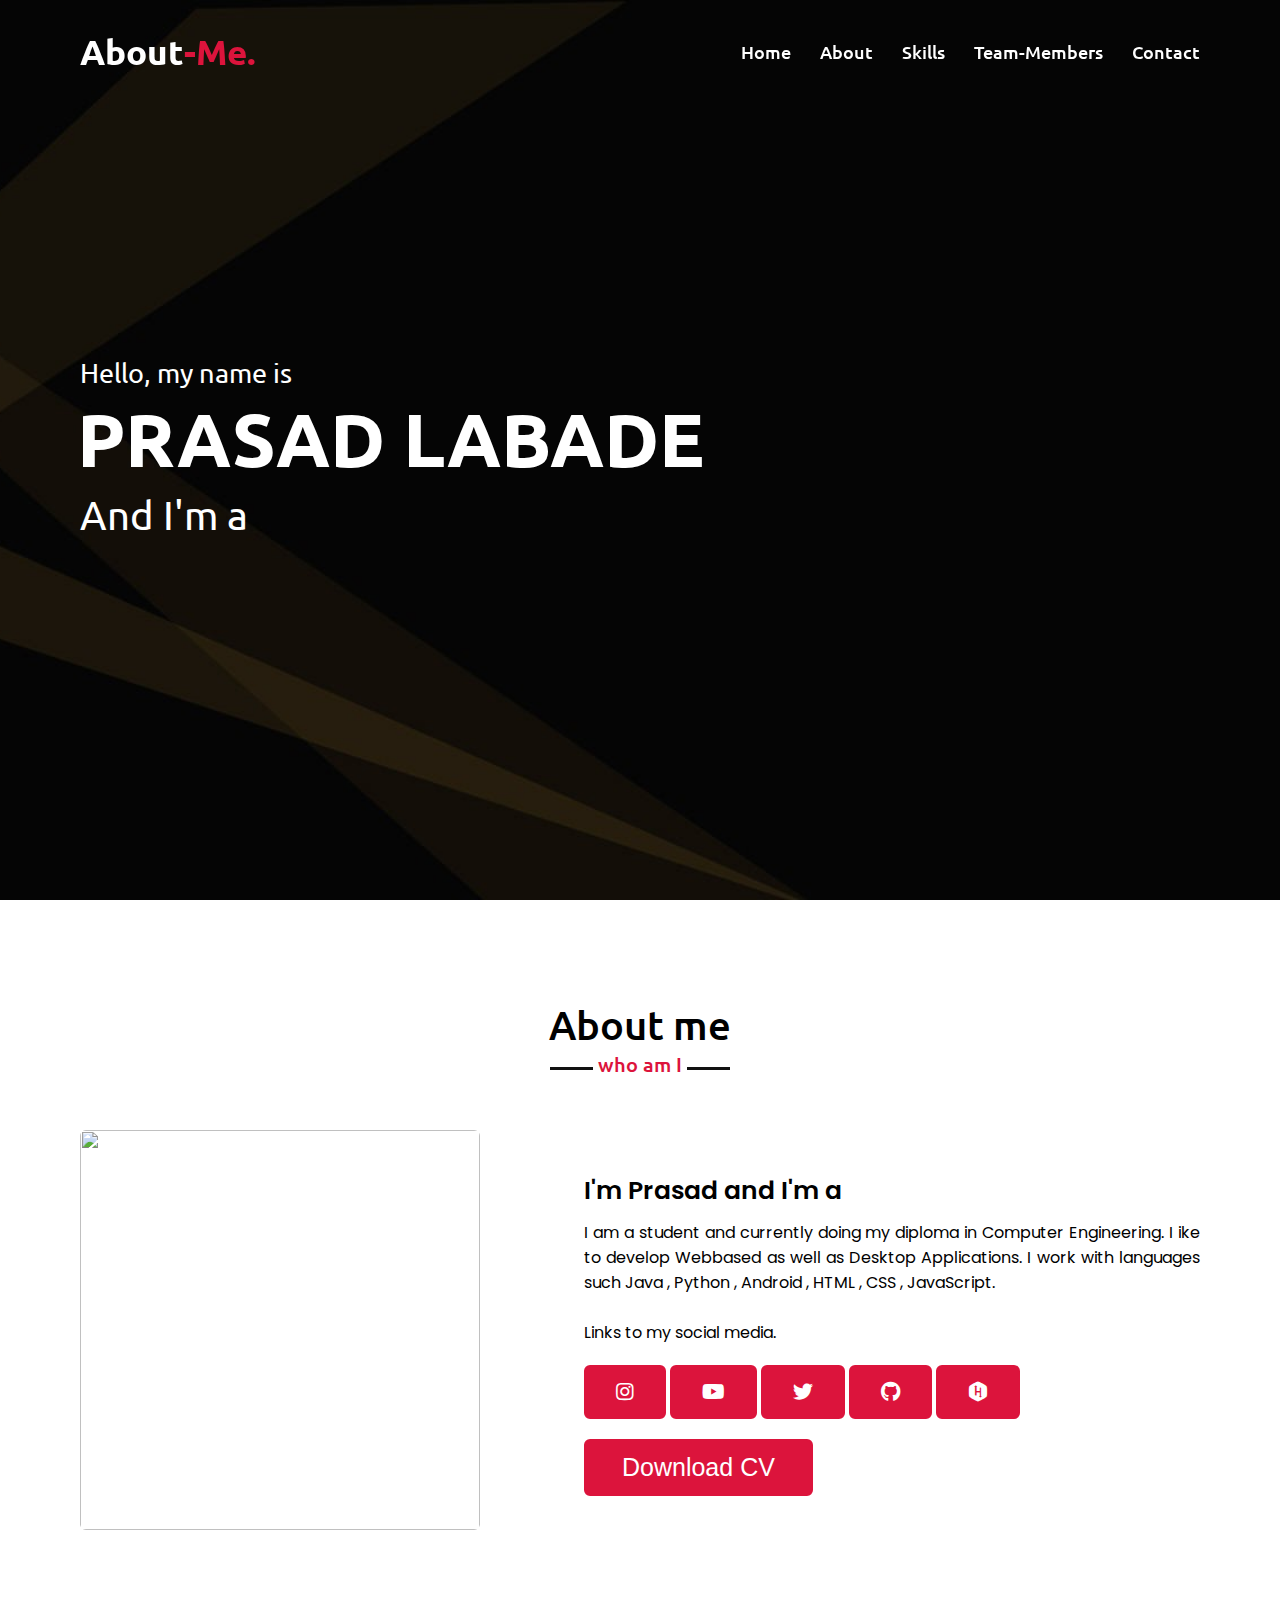
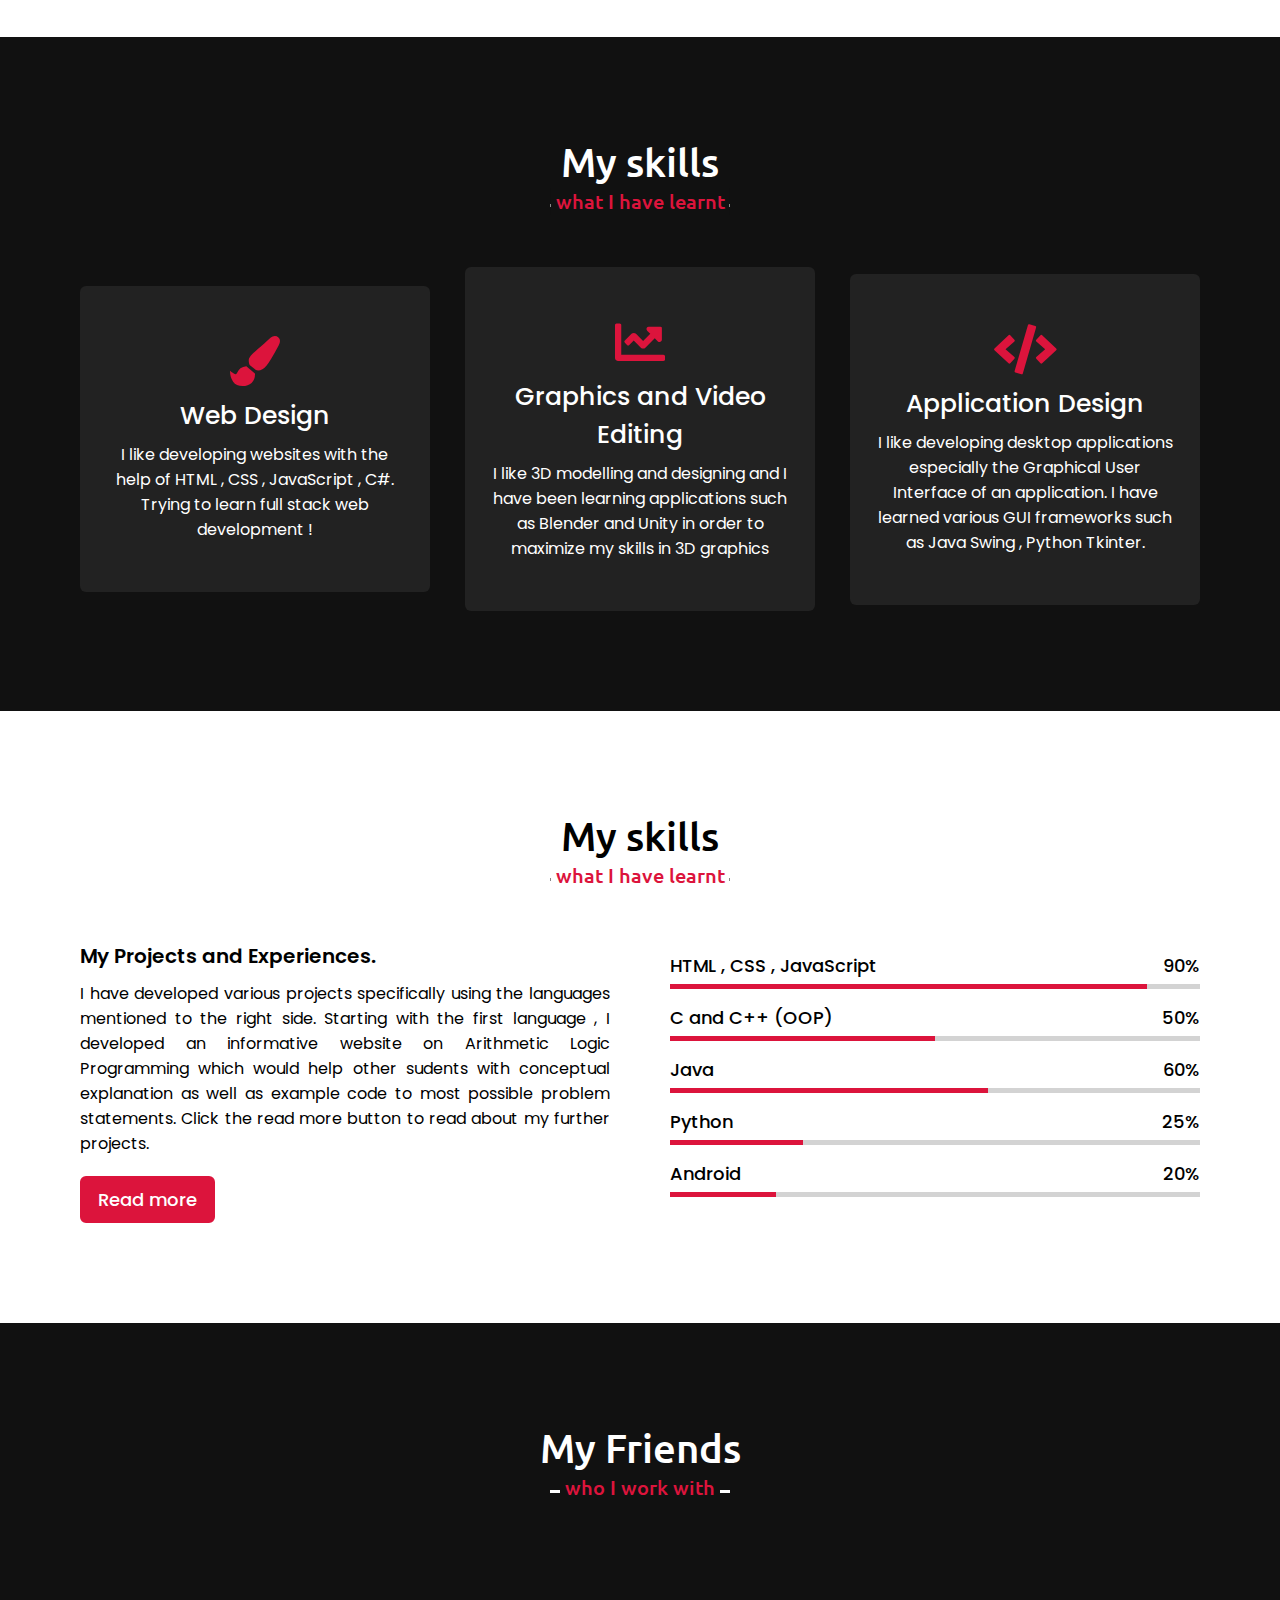
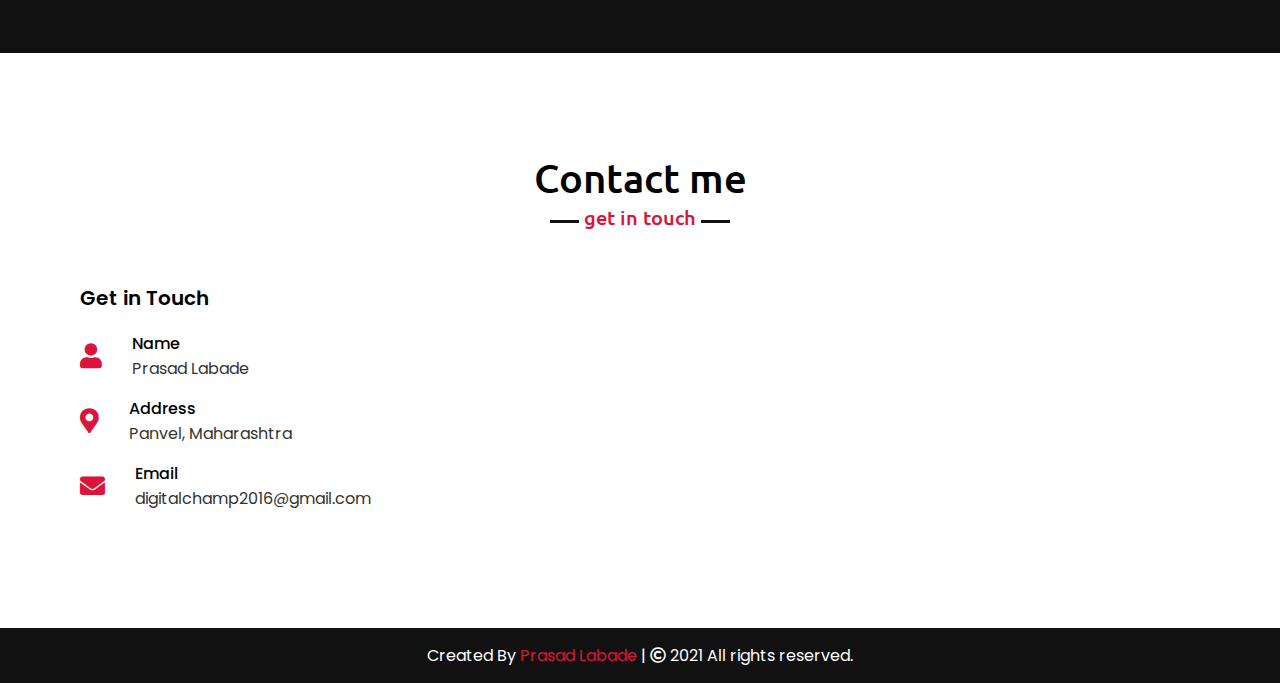
==== index.html @ 880082a0 "Update index.html" ====
<!DOCTYPE html>
<html lang="en">
<head>
    <meta charset="UTF-8">
    <meta name="viewport" content="width=device-width, initial-scale=1.0">
    <title>Personal Portfolio </title>
    <link rel="stylesheet" href="style.css">
    <link rel="stylesheet" href="https://cdnjs.cloudflare.com/ajax/libs/font-awesome/5.15.3/css/all.min.css"/>
    <script src="https://code.jquery.com/jquery-3.5.1.min.js"></script>
    <script src="https://cdnjs.cloudflare.com/ajax/libs/typed.js/2.0.11/typed.min.js"></script>
    <script src="https://cdnjs.cloudflare.com/ajax/libs/waypoints/4.0.1/jquery.waypoints.min.js"></script>
    <script src="https://cdnjs.cloudflare.com/ajax/libs/OwlCarousel2/2.3.4/owl.carousel.min.js"></script>
    <link rel="stylesheet" href="https://cdnjs.cloudflare.com/ajax/libs/OwlCarousel2/2.3.4/assets/owl.carousel.min.css"/>

</head>
<body>
    <div class="scroll-up-btn">
        <i class="fas fa-angle-up"></i>
    </div>
    <nav class="navbar">
        <div class="max-width">
            <div class="logo"><a href="#">About<span>-Me.</span></a></div>
            <ul class="menu">
                <li><a href="#home" class="menu-btn">Home</a></li>
                <li><a href="#about" class="menu-btn">About</a></li>
                <li><a href="#services" class="menu-btn">Skills</a></li>
                <li><a href="#teams" class="menu-btn">Team-Members</a></li>
                <li><a href="#contact" class="menu-btn">Contact</a></li>
            </ul>
            <div class="menu-btn">
                <i class="fas fa-bars"></i>
            </div>
        </div>
    </nav>

    <!-- home section start -->
    <section class="home" id="home">
        <div class="max-width">
            <div class="home-content">
                <div class="text-1">Hello, my name is</div>
                <div class="text-2">PRASAD LABADE</div>
                <div class="text-3">And I'm a <span class="typing"></span></div>
            </div>
        </div>
    </section>

    <!-- about section start -->
    <section class="about" id="about">
        <div class="max-width">
            <h2 class="title">About me</h2>
            <div class="about-content">
                <div class="column left">
                    <img src="profile-1.jpg" alt="">
                </div>
                <div class="column right">
                    <div class="text">I'm Prasad and I'm a <span class="typing-2"></span></div>
                    <p>I am a student and currently doing my diploma in Computer Engineering. I ike to develop Webbased as well as Desktop Applications. I work with languages such Java , Python , Android , HTML , CSS , JavaScript. 
                        <br><br>Links to my social media.
                        <br> <a href="https://www.instagram.com/_prasad_9952/"><span class="fab fa-instagram"></span></a>  <a href="https://www.youtube.com/channel/UC-7FVTqGoFPMvRA_iAi21Kg"><span class="fab fa-youtube"></span></a>    <a href="https://twitter.com/prasad_labade"><span class="fab fa-twitter"></span></a>    <a href="https://github.com/Prasad502"><span class="fab fa-github"></span></a> <a href="https://www.hackerrank.com/digitalchamp2016"><span class="fab fa-hackerrank"></span></a></p>
                    <form method="get" action="PRASAD_LABADE_CV.docx">
                        <div class="cv">
                        <button class="cv1" type="submit">Download CV</button>
                        </div>
                     </form>
                </div>
            </div>
        </div>
    </section>

    <!-- services section start -->
    <section class="services" id="services">
        <div class="max-width">
            <h2 class="title">My skills</h2>
            <div class="serv-content">
                <div class="card">
                    <div class="box">
                        <i class="fas fa-paint-brush"></i>
                        <div class="text">Web Design</div>
                        <p>I like developing websites with the help of HTML , CSS , JavaScript , C#. Trying to learn full stack web development !</p>
                    </div>
                </div>
                <div class="card">
                    <div class="box">
                        <i class="fas fa-chart-line"></i>
                        <div class="text">Graphics and Video Editing</div>
                        <p>I like 3D modelling and designing and I have been learning applications such as Blender and Unity in order to maximize my skills in 3D graphics</p>
                    </div>
                </div>
                <div class="card">
                    <div class="box">
                        <i class="fas fa-code"></i>
                        <div class="text">Application Design</div>
                        <p>I like developing desktop applications especially the Graphical User Interface of an application. I have learned various GUI frameworks such as Java Swing , Python Tkinter.</p>
                    </div>
                </div>
               </div>
            </div>
        </div>
    </section>

    <!-- skills section start -->
    <section class="skills" id="skills">
        <div class="max-width">
            <h2 class="title">My skills</h2>
            <div class="skills-content">
                <div class="column left">
                    <div class="text">My Projects and Experiences.</div>
                    <p>I have developed various projects specifically using the languages mentioned to the right side. Starting with the first language , I developed an informative website on Arithmetic Logic Programming which would help other sudents with conceptual explanation as well as example code to most possible problem statements. Click the read more button to read about my further projects.
                    </p>
                    <a href="projects.html">Read more</a>
                </div>
                <div class="column right">
                    <div class="bars">
                        <div class="info">
                            <span>HTML , CSS , JavaScript</span>
                            <span>90%</span>
                        </div>
                        <div class="line html"></div>
                    </div>
                    <div class="bars">
                        <div class="info">
                            <span>C and C++ (OOP)</span>
                            <span>50%</span>
                        </div>
                        <div class="line css"></div>
                    </div>
                    <div class="bars">
                        <div class="info">
                            <span>Java</span>
                            <span>60%</span>
                        </div>
                        <div class="line js"></div>
                    </div>
                    <div class="bars">
                        <div class="info">
                            <span>Python</span>
                            <span>25%</span>
                        </div>
                        <div class="line php"></div>
                    </div>
                    <div class="bars">
                        <div class="info">
                            <span>Android</span>
                            <span>20%</span>
                        </div>
                        <div class="line mysql"></div>
                    </div>
                </div>
            </div>
        </div>
    </section>

    <!-- teams section start -->
    <section class="teams" id="teams">
        <div class="max-width">
            <h2 class="title">My Friends</h2>
            <div class="carousel owl-carousel">
                <div class="card">
                    <div class="box">
                        <img src="profile-5.jpg" >
                        <div class="text">Manish Tambe</div>
                        <p>A Web / Desktop Application Developer. <br>Contact him on :- tambemanish1@gmail.com</p>
                    </div>
                </div>
            </div>
        </div>
    </section>

    <!-- contact section start -->
    <section class="contact" id="contact">
        <div class="max-width">
            <h2 class="title">Contact me</h2>
            <div class="contact-content">
                <div class="column left">
                    <div class="text">Get in Touch</div>
                    <p></p>
                    <div class="icons">
                        <div class="row">
                            <i class="fas fa-user"></i>
                            <div class="info">
                                <div class="head">Name</div>
                                <div class="sub-title">Prasad Labade</div>
                            </div>
                        </div>
                        <div class="row">
                            <i class="fas fa-map-marker-alt"></i>
                            <div class="info">
                                <div class="head">Address</div>
                                <div class="sub-title">Panvel, Maharashtra</div>
                            </div>
                        </div>
                        <div class="row">
                            <i class="fas fa-envelope"></i>
                            <div class="info">
                                <div class="head">Email</div>
                                <div class="sub-title">digitalchamp2016@gmail.com</div>
                            </div>
                        </div>
                    </div>
                </div>
            </div>
        </div>
    </section>

    <!-- footer section start -->
    <footer>
        <span>Created By <a href="#">Prasad Labade</a> | <span class="far fa-copyright"></span> 2021 All rights reserved.</span><a href="#">  
    </footer>

    <script src="script.js"></script>
    <script src="./renderer.js"></script>
</body>
</html>
---- style.css ----
/*  import google fonts */
@import url('https://fonts.googleapis.com/css2?family=Poppins:wght@400;500;600;700&family=Ubuntu:wght@400;500;700&display=swap');

*{
    margin: 0;
    padding: 0;
    box-sizing: border-box;
    text-decoration: none;
}
html{
    scroll-behavior: smooth;
}

/* custom scroll bar */
::-webkit-scrollbar {
    width: 10px;
}
::-webkit-scrollbar-track {
    background: #f1f1f1;
}
::-webkit-scrollbar-thumb {
    background: #888;
}

::-webkit-scrollbar-thumb:hover {
    background: #555;
}

/* all similar content styling codes */
section{
    padding: 100px 0;
}
.max-width{
    max-width: 1300px;
    padding: 0 80px;
    margin: auto;
}
.about, .services, .skills, .teams, .contact, footer{
    font-family: 'Poppins', sans-serif;
}
.about .about-content,
.services .serv-content,
.skills .skills-content,
.contact .contact-content{
    display: flex;
    flex-wrap: wrap;
    align-items: center;
    justify-content: space-between;
}
section .title{
    position: relative;
    text-align: center;
    font-size: 40px;
    font-weight: 500;
    margin-bottom: 60px;
    padding-bottom: 20px;
    font-family: 'Ubuntu', sans-serif;
}
section .title::before{
    content: "";
    position: absolute;
    bottom: 0px;
    left: 50%;
    width: 180px;
    height: 3px;
    background: #111;
    transform: translateX(-50%);
}
section .title::after{
    position: absolute;
    bottom: -8px;
    left: 50%;
    font-size: 20px;
    color: crimson;
    padding: 0 5px;
    background: #fff;
    transform: translateX(-50%);
}

/* navbar styling */
.navbar{
    position: fixed;
    width: 100%;
    z-index: 999;
    padding: 30px 0;
    font-family: 'Ubuntu', sans-serif;
    transition: all 0.3s ease;
}
.navbar.sticky{
    padding: 15px 0;
    background: crimson;
}
.navbar .max-width{
    display: flex;
    align-items: center;
    justify-content: space-between;
}
.navbar .logo a{
    color: #fff;
    font-size: 35px;
    font-weight: 600;
}
.navbar .logo a span{
    color: crimson;
    transition: all 0.3s ease;
}
.navbar.sticky .logo a span{
    color: #fff;
}
.navbar .menu li{
    list-style: none;
    display: inline-block;
}
.navbar .menu li a{
    display: block;
    color: #fff;
    font-size: 18px;
    font-weight: 500;
    margin-left: 25px;
    transition: color 0.3s ease;
}
.navbar .menu li a:hover{
    color: crimson;
}
.navbar.sticky .menu li a:hover{
    color: #fff;
}

/* menu btn styling */
.menu-btn{
    color: #fff;
    font-size: 23px;
    cursor: pointer;
    display: none;
}
.scroll-up-btn{
    position: fixed;
    height: 45px;
    width: 42px;
    background: crimson;
    right: 30px;
    bottom: 10px;
    text-align: center;
    line-height: 45px;
    color: #fff;
    z-index: 9999;
    font-size: 30px;
    border-radius: 6px;
    border-bottom-width: 2px;
    cursor: pointer;
    opacity: 0;
    pointer-events: none;
    transition: all 0.3s ease;
}
.scroll-up-btn.show{
    bottom: 30px;
    opacity: 1;
    pointer-events: auto;
}
.scroll-up-btn:hover{
    filter: brightness(90%);
}


/* home section styling */
.home{
    display: flex;
    background: url("banner.jpg") no-repeat center;
    height: 100vh;
    color: #fff;
    min-height: 500px;
    background-size: cover;
    background-attachment: fixed;
    font-family: 'Ubuntu', sans-serif;
}
.home .max-width{
  width: 100%;
  display: flex;
}
.home .max-width .row{
  margin-right: 0;
}
.home .home-content .text-1{
    font-size: 27px;
}
.home .home-content .text-2{
    font-size: 75px;
    font-weight: 600;
    margin-left: -3px;
}
.home .home-content .text-3{
    font-size: 40px;
    margin: 5px 0;
}
.home .home-content .text-3 span{
    color: crimson;
    font-weight: 500;
}
.home .home-content a{
    display: inline-block;
    background: crimson;
    color: #fff;
    font-size: 25px;
    padding: 12px 36px;
    margin-top: 20px;
    font-weight: 400;
    border-radius: 6px;
    border: 2px solid crimson;
    transition: all 0.3s ease;
}
.home .home-content a:hover{
    color: crimson;
    background: none;
}

/* about section styling */
.about .title::after{
    content: "who am I";
}
.about .about-content .left{
    width: 45%;
}
.about .about-content .left img{
    height: 400px;
    width: 400px;
    object-fit: cover;
    border-radius: 6px;
}
.about .about-content .right{
    width: 55%;
}
.about .about-content .right .text{
    font-size: 25px;
    font-weight: 600;
    margin-bottom: 10px;
}
.about .about-content .right .text span{
    color: crimson;
}
.about .about-content .right p{
    text-align: justify;
}
.about .about-content .right a{
    display: inline-block;
    background: crimson;
    color: #fff;
    font-size: 20px;
    font-weight: 500;
    padding: 10px 30px;
    margin-top: 20px;
    border-radius: 6px;
    border: 2px solid crimson;
    transition: all 0.3s ease;
}
.about .about-content .right a:hover{
    color: crimson;
    background: none;
}

/* services section styling */
.services, .teams{
    color:#fff;
    background: #111;
}
.services .title::before,
.teams .title::before{
    background: #fff;
}
.services .title::after,
.teams .title::after{
    background: #111;
    content: "what I have learnt";
}
.services .serv-content .card{
    width: calc(33% - 20px);
    background: #222;
    text-align: center;
    border-radius: 6px;
    padding: 50px 25px;
    cursor: pointer;
    transition: all 0.3s ease;
}
.services .serv-content .card:hover{
    background: crimson;
}
.services .serv-content .card .box{
    transition: all 0.3s ease;
}
.services .serv-content .card:hover .box{
    transform: scale(1.05);
}
.services .serv-content .card i{
    font-size: 50px;
    color: crimson;
    transition: color 0.3s ease;
}
.services .serv-content .card:hover i{
    color: #fff;
}
.services .serv-content .card .text{
    font-size: 25px;
    font-weight: 500;
    margin: 10px 0 7px 0;
}

/* skills section styling */

.skills .title::after{
    content: "what I have learnt";
}
.skills .skills-content .column{
    width: calc(50% - 30px);
}
.skills .skills-content .left .text{
    font-size: 20px;
    font-weight: 600;
    margin-bottom: 10px;
}
.skills .skills-content .left p{
    text-align: justify;
}
.skills .skills-content .left a{
    display: inline-block;
    background: crimson;
    color: #fff;
    font-size: 18px;
    font-weight: 500;
    padding: 8px 16px;
    margin-top: 20px;
    border-radius: 6px;
    border: 2px solid crimson;
    transition: all 0.3s ease;
}
.skills .skills-content .left a:hover{
    color: crimson;
    background: none;
}
.skills .skills-content .right .bars{
    margin-bottom: 15px;
}
.skills .skills-content .right .info{
    display: flex;
    margin-bottom: 5px;
    align-items: center;
    justify-content: space-between;
}
.skills .skills-content .right span{
    font-weight: 500;
    font-size: 18px;
}
.skills .skills-content .right .line{
    height: 5px;
    width: 100%;
    background: lightgrey;
    position: relative;
}
.skills .skills-content .right .line::before{
    content: "";
    position: absolute;
    height: 100%;
    left: 0;
    top: 0;
    background: crimson;
}
.skills-content .right .html::before{
    width: 90%;
}
.skills-content .right .css::before{
    width: 50%;
}
.skills-content .right .js::before{
    width: 60%;
}
.skills-content .right .php::before{
    width: 25%;
}
.skills-content .right .mysql::before{
    width: 20%;
}

/* teams section styling */
.teams .title::after{
    content: "who I work with";
}
.teams .carousel .card{
    background: #222;
    border-radius: 6px;
    padding: 25px 35px;
    text-align: center;
    overflow: hidden;
    transition: all 0.3s ease;
}
.teams .carousel .card:hover{
    background: crimson;
}
.teams .carousel .card .box{
    display: flex;
    flex-direction: column;
    align-items: center;
    justify-content: center;
    transition: all 0.3s ease;
}
.teams .carousel .card:hover .box{
    transform: scale(1.05);
}
.teams .carousel .card .text{
    font-size: 25px;
    font-weight: 500;
    margin: 10px 0 7px 0;
}
.teams .carousel .card img{
    height: 150px;
    width: 150px;
    object-fit: cover;
    border-radius: 50%;
    border: 5px solid crimson;
    transition: all 0.3s ease;
}
.teams .carousel .card:hover img{
    border-color: #fff;
}
.owl-dots{
    text-align: center;
    margin-top: 20px;
}
.owl-dot{
    height: 13px;
    width: 13px;
    margin: 0 5px;
    outline: none!important;
    border-radius: 50%;
    border: 2px solid crimson!important;
    transition: all 0.3s ease;
}
.owl-dot.active{
    width: 35px;
    border-radius: 14px;
}
.owl-dot.active,
.owl-dot:hover{
    background: crimson!important;
}

/* contact section styling */
.contact .title::after{
    content: "get in touch";
}
.contact .contact-content .column{
    align-items: center;
    width: calc(50% - 30px);
}
.contact .contact-content .text{
    align-items: center;
    font-size: 20px;
    font-weight: 600;
    margin-bottom: 10px;
}
.contact .contact-content .left p{
    align-items: center;
    text-align: justify;
}
.contact .contact-content .left .icons{
    align-items: center;
    margin: 10px 0;
}
.contact .contact-content .row{
  
    display: flex;
    height: 65px;
    align-items: center;
}
.contact .contact-content .row .info{
    margin-left: 30px;
}
.contact .contact-content .row i{
    font-size: 25px;
    color: crimson;
}
.contact .contact-content .info .head{
    font-weight: 500;
}
.contact .contact-content .info .sub-title{
    color: #333;
}
.contact .right form .fields{
    display: flex;
}
.contact .right form .field,
.contact .right form .fields .field{
    height: 45px;
    width: 100%;
    margin-bottom: 15px;
}
.contact .right form .textarea{
    height: 80px;
    width: 100%;
}
.contact .right form .name{
    margin-right: 10px;
}
.contact .right form .field input,
.contact .right form .textarea textarea{
    height: 100%;
    width: 100%;
    border: 1px solid lightgrey;
    border-radius: 6px;
    outline: none;
    padding: 0 15px;
    font-size: 17px;
    font-family: 'Poppins', sans-serif;
    transition: all 0.3s ease;
}
.contact .right form .field input:focus,
.contact .right form .textarea textarea:focus{
    border-color: #b3b3b3;
}
.contact .right form .textarea textarea{
  padding-top: 10px;
  resize: none;
}
.contact .right form .button-area{
  display: flex;
  align-items: center;
}
.right form .button-area button{
  color: #fff;
  display: block;
  width: 160px!important;
  height: 45px;
  outline: none;
  font-size: 18px;
  font-weight: 500;
  border-radius: 6px;
  cursor: pointer;
  flex-wrap: nowrap;
  background: crimson;
  border: 2px solid crimson;
  transition: all 0.3s ease;
}
.right form .button-area button:hover{
  color: crimson;
  background: none;
}
/* footer section styling */
footer{
    background: #111;
    padding: 15px 23px;
    color: #fff;
    text-align: center;
}
footer span a{
    color: crimson;
    text-decoration: none;
}
footer span a:hover{
    text-decoration: underline;
}


/* responsive media query start */
@media (max-width: 1104px) {
    .about .about-content .left img{
        height: 350px;
        width: 350px;
    }
}

@media (max-width: 991px) {
    .max-width{
        padding: 0 50px;
    }
}
@media (max-width: 947px){
    .menu-btn{
        display: block;
        z-index: 999;
    }
    .menu-btn i.active:before{
        content: "\f00d";
    }
    .navbar .menu{
        position: fixed;
        height: 100vh;
        width: 100%;
        left: -100%;
        top: 0;
        background: #111;
        text-align: center;
        padding-top: 80px;
        transition: all 0.3s ease;
    }
    .navbar .menu.active{
        left: 0;
    }
    .navbar .menu li{
        display: block;
    }
    .navbar .menu li a{
        display: inline-block;
        margin: 20px 0;
        font-size: 25px;
    }
    .home .home-content .text-2{
        font-size: 70px;
    }
    .home .home-content .text-3{
        font-size: 35px;
    }
    .home .home-content a{
        font-size: 23px;
        padding: 10px 30px;
    }
    .max-width{
        max-width: 930px;
    }
    .about .about-content .column{
        width: 100%;
    }
    .about .about-content .left{
        display: flex;
        justify-content: center;
        margin: 0 auto 60px;
    }
    .about .about-content .right{
        flex: 100%;
    }
    .services .serv-content .card{
        width: calc(50% - 10px);
        margin-bottom: 20px;
    }
    .skills .skills-content .column,
    .contact .contact-content .column{
        width: 100%;
        margin-bottom: 35px;
    }
}

@media (max-width: 690px) {
    .max-width{
        padding: 0 23px;
    }
    .home .home-content .text-2{
        font-size: 60px;
    }
    .home .home-content .text-3{
        font-size: 32px;
    }
    .home .home-content a{
        font-size: 20px;
    }
    .services .serv-content .card{
        width: 100%;
    }
}

@media (max-width: 500px) {
    .home .home-content .text-2{
        font-size: 50px;
    }
    .home .home-content .text-3{
        font-size: 27px;
    }
    .about .about-content .right .text,
    .skills .skills-content .left .text{
        font-size: 19px;
    }
    .contact .right form .fields{
        flex-direction: column;
    }
    .contact .right form .name,
    .contact .right form .email{
        margin: 0;
    }
    .right form .error-box{
       width: 150px;
    }
    .scroll-up-btn{
        right: 15px;
        bottom: 15px;
        height: 38px;
        width: 35px;
        font-size: 23px;
        line-height: 38px;
    }
}

.right form .cv button
{
    display: inline-block;
    background: crimson;
    color: #fff;
    font-size: 25px;
    padding: 12px 36px;
    margin-top: 20px;
    font-weight: 400;
    border-radius: 6px;
    border: 2px solid crimson;
    transition: all 0.3s ease;
}

.right form .cv button:hover{
    color: crimson;
    background: none;
}
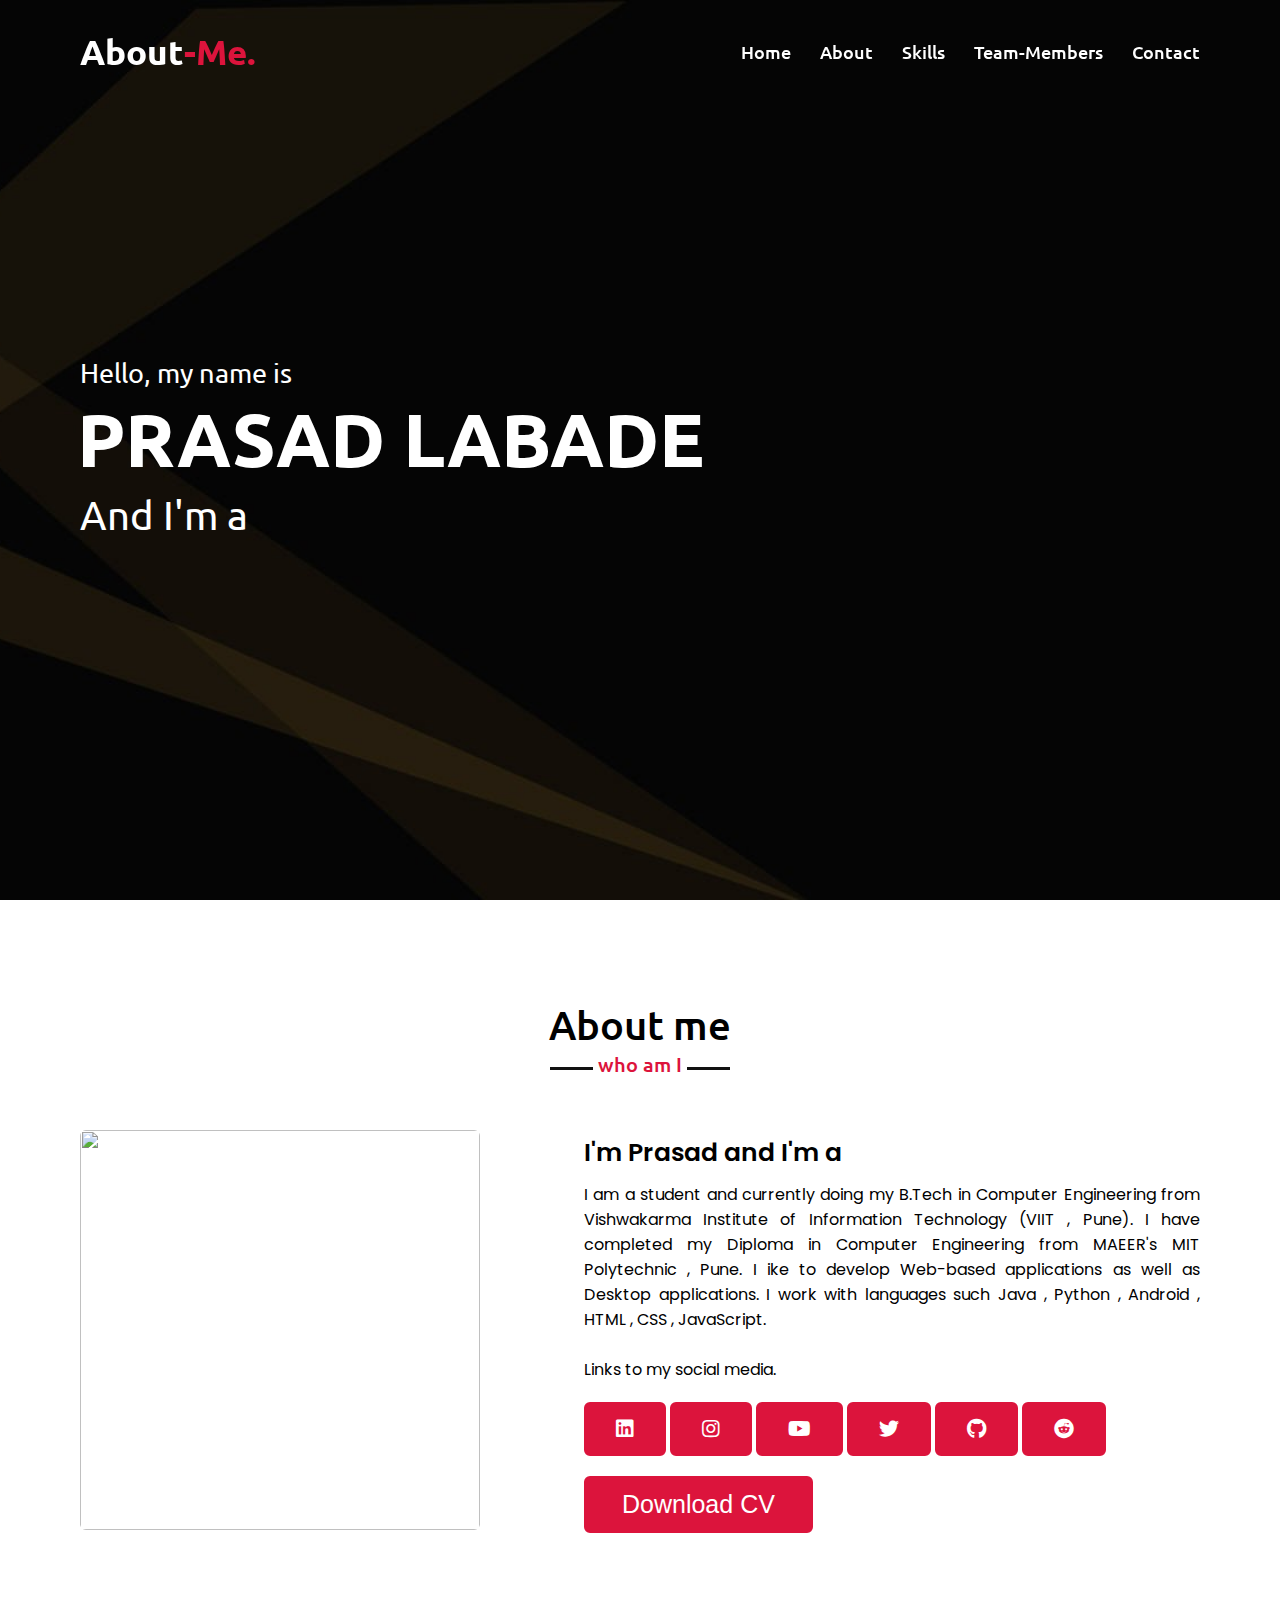
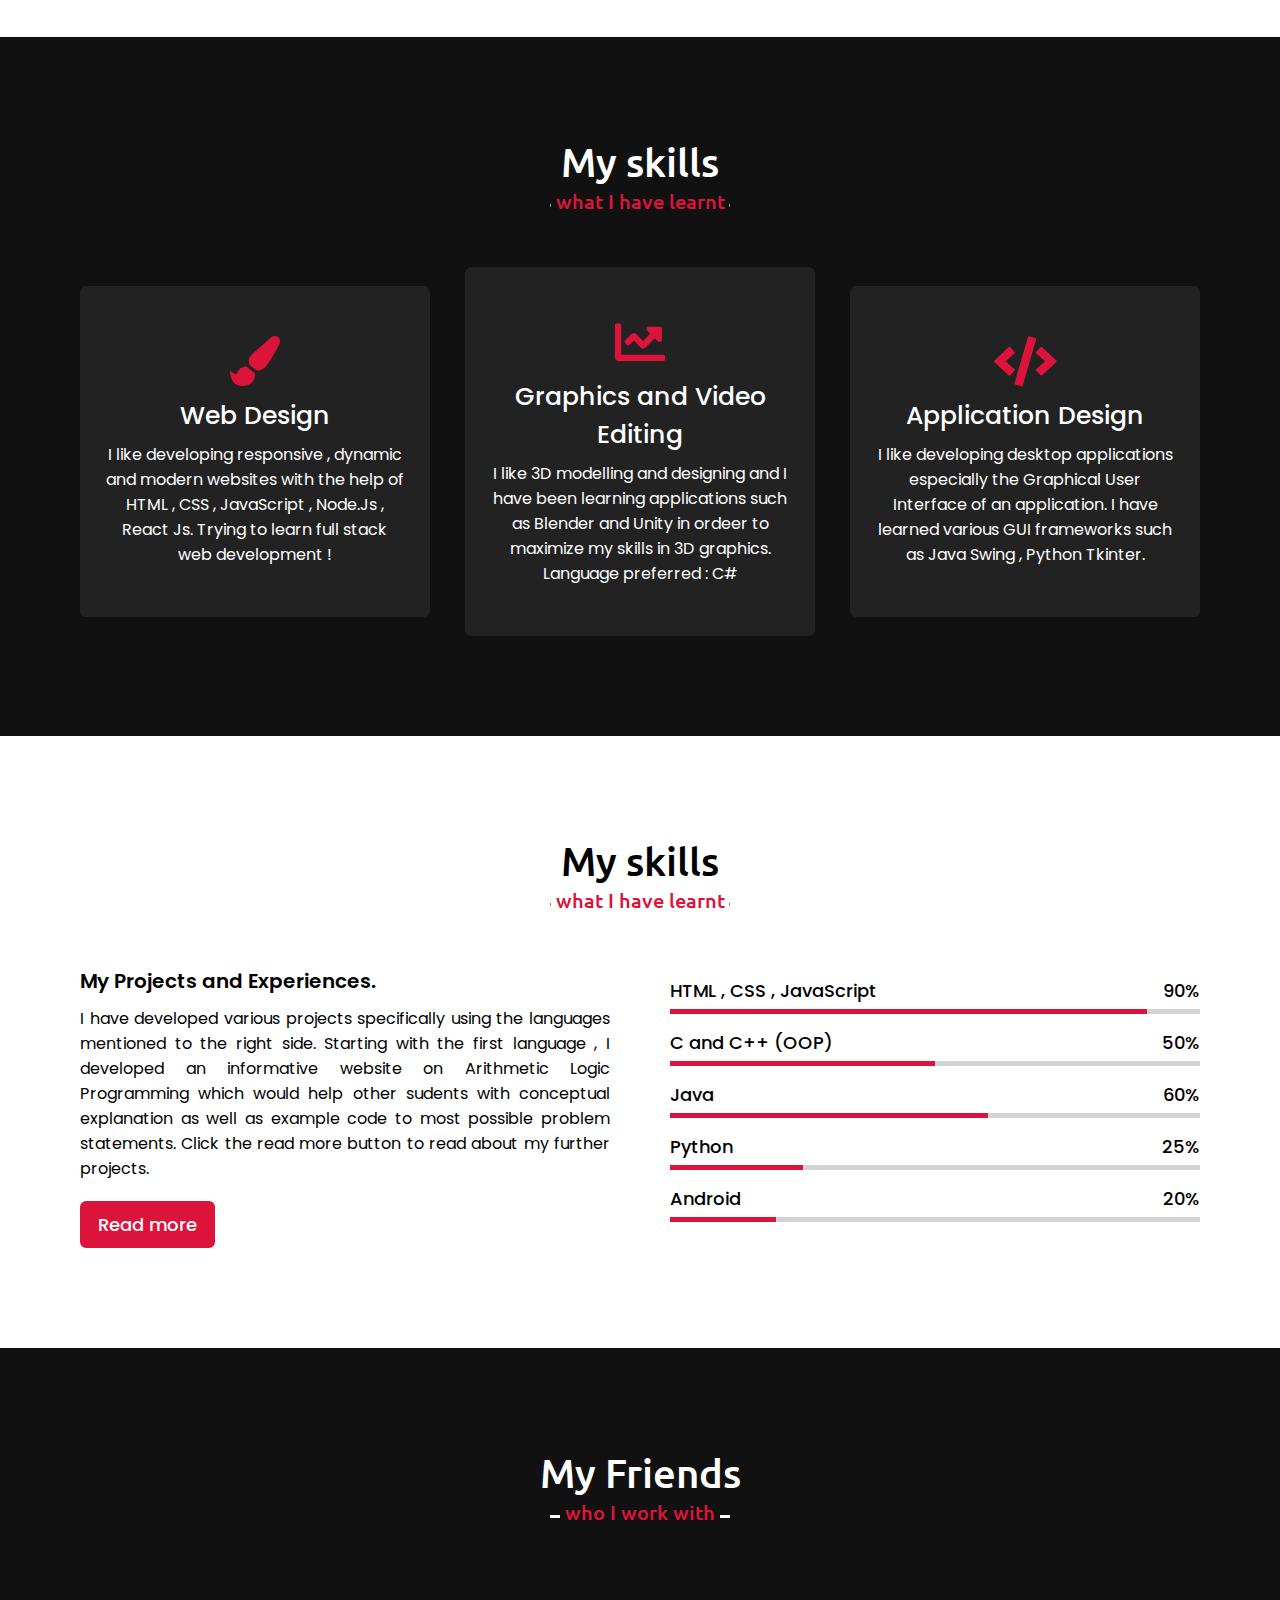
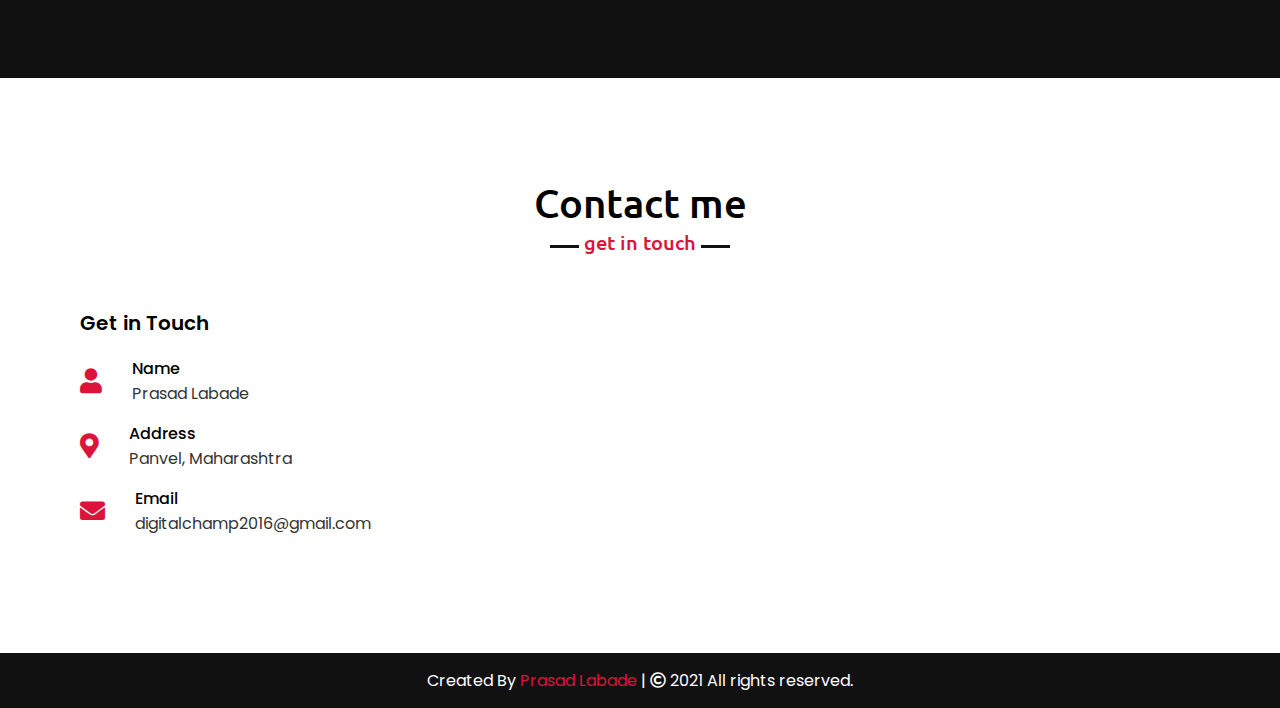
==== commit 228bbd07: "Add files via upload" ====
--- a/index.html
+++ b/index.html
@@ -54,10 +54,10 @@
                 </div>
                 <div class="column right">
                     <div class="text">I'm Prasad and I'm a <span class="typing-2"></span></div>
-                    <p>I am a student and currently doing my diploma in Computer Engineering. I ike to develop Webbased as well as Desktop Applications. I work with languages such Java , Python , Android , HTML , CSS , JavaScript. 
+                    <p>I am a student and currently doing my B.Tech in Computer Engineering from Vishwakarma Institute of Information Technology (VIIT , Pune). I have completed my Diploma in Computer Engineering from MAEER's MIT Polytechnic , Pune. I ike to develop Web-based applications as well as Desktop applications. I work with languages such Java , Python , Android , HTML , CSS , JavaScript. 
                         <br><br>Links to my social media.
-                        <br> <a href="https://www.instagram.com/_prasad_9952/"><span class="fab fa-instagram"></span></a>  <a href="https://www.youtube.com/channel/UC-7FVTqGoFPMvRA_iAi21Kg"><span class="fab fa-youtube"></span></a>    <a href="https://twitter.com/prasad_labade"><span class="fab fa-twitter"></span></a>    <a href="https://github.com/Prasad502"><span class="fab fa-github"></span></a> <a href="https://www.hackerrank.com/digitalchamp2016"><span class="fab fa-hackerrank"></span></a></p>
-                    <form method="get" action="PRASAD_LABADE_CV.docx">
+                        <br><a href="https://www.linkedin.com/in/prasad-labade-a55122218/"><span class="fab fa-linkedin"></span></a> <a href="https://www.instagram.com/_prasad_9952/"><span class="fab fa-instagram"></span></a>  <a href="https://www.youtube.com/channel/UC-7FVTqGoFPMvRA_iAi21Kg"><span class="fab fa-youtube"></span></a>    <a href="https://twitter.com/prasad_labade"><span class="fab fa-twitter"></span></a>    <a href="https://github.com/Prasad502"><span class="fab fa-github"></span></a> <a href="https://www.reddit.com/user/RoadSter_YT"><span class="fab fa-reddit"></span></a></p>
+                    <form method="get" action="Prasad_Labade_CV.docx">
                         <div class="cv">
                         <button class="cv1" type="submit">Download CV</button>
                         </div>
@@ -76,14 +76,14 @@
                     <div class="box">
                         <i class="fas fa-paint-brush"></i>
                         <div class="text">Web Design</div>
-                        <p>I like developing websites with the help of HTML , CSS , JavaScript , C#. Trying to learn full stack web development !</p>
+                        <p>I like developing responsive , dynamic and modern websites with the help of HTML , CSS , JavaScript , Node.Js , React Js. Trying to learn full stack web development !</p>
                     </div>
                 </div>
                 <div class="card">
                     <div class="box">
                         <i class="fas fa-chart-line"></i>
                         <div class="text">Graphics and Video Editing</div>
-                        <p>I like 3D modelling and designing and I have been learning applications such as Blender and Unity in order to maximize my skills in 3D graphics</p>
+                        <p>I like 3D modelling and designing and I have been learning applications such as Blender and Unity in ordeer to maximize my skills in 3D graphics. Language preferred : C#</p>
                     </div>
                 </div>
                 <div class="card">
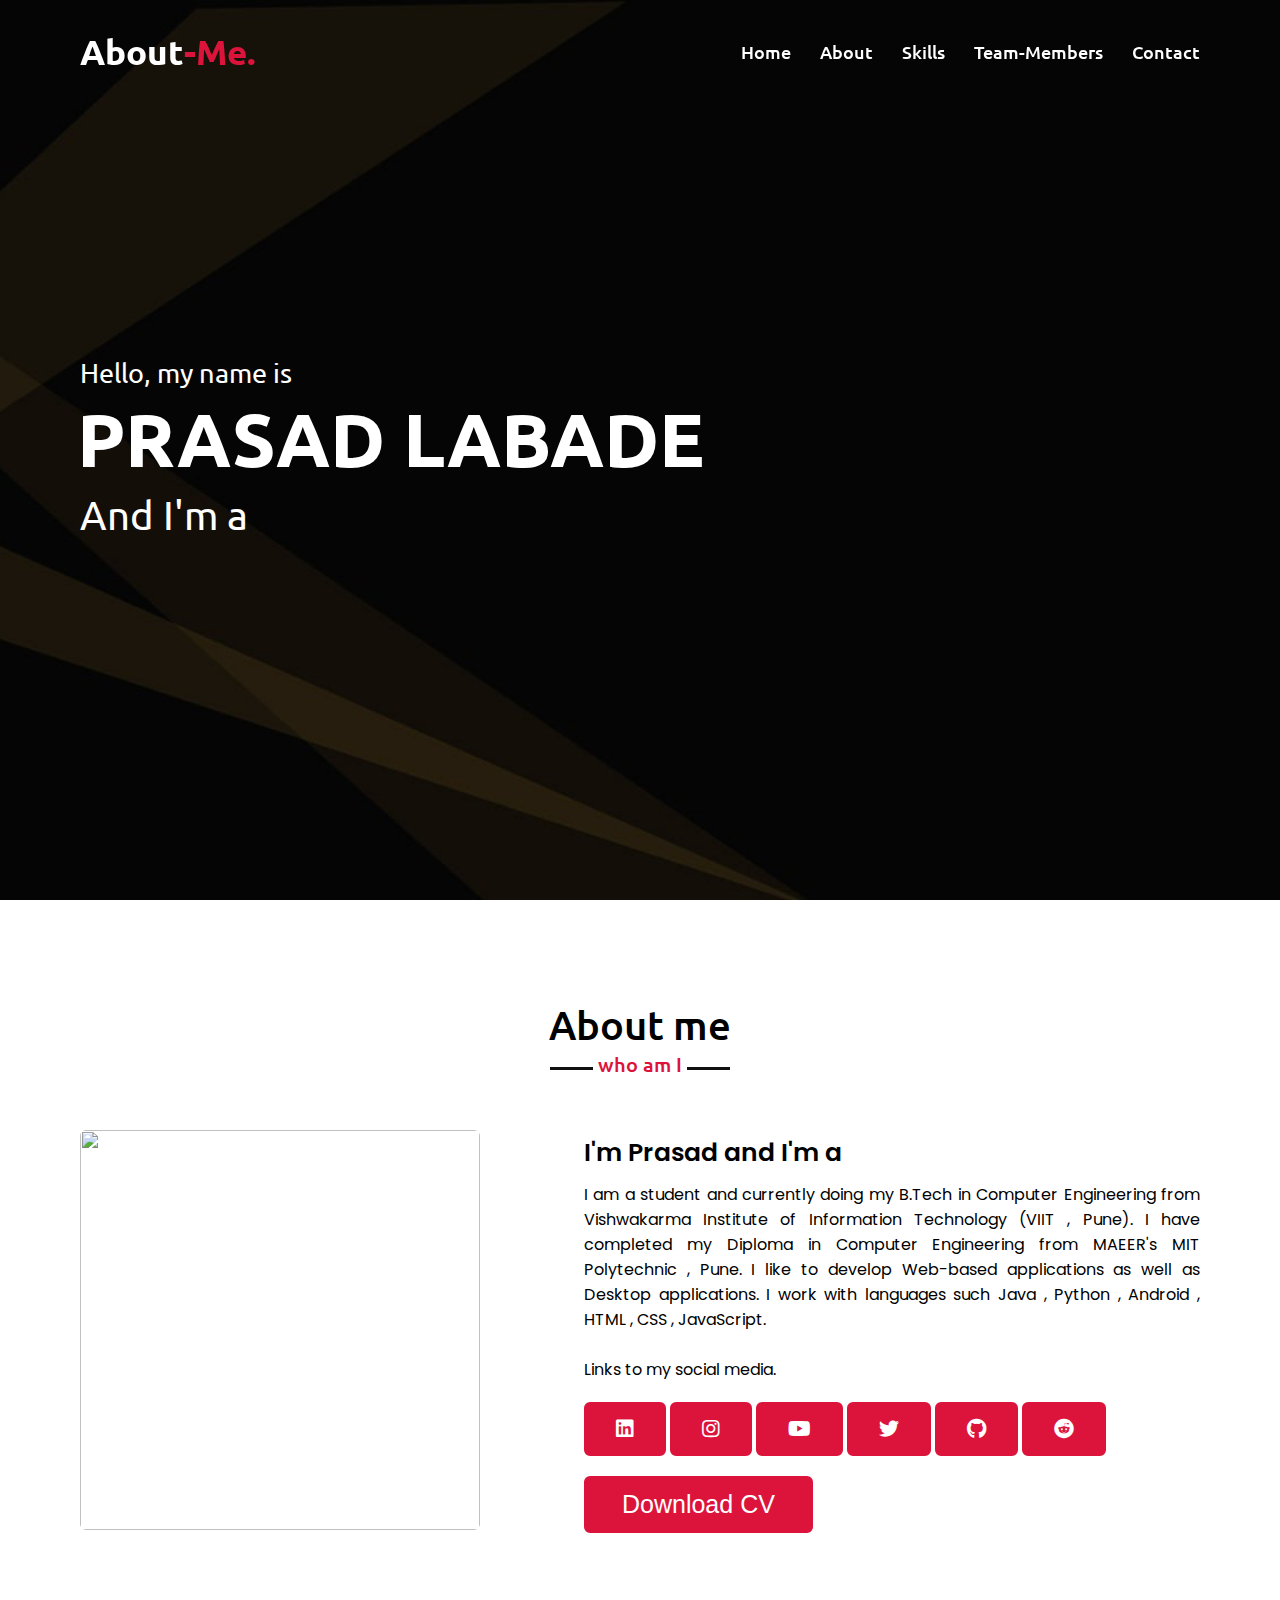
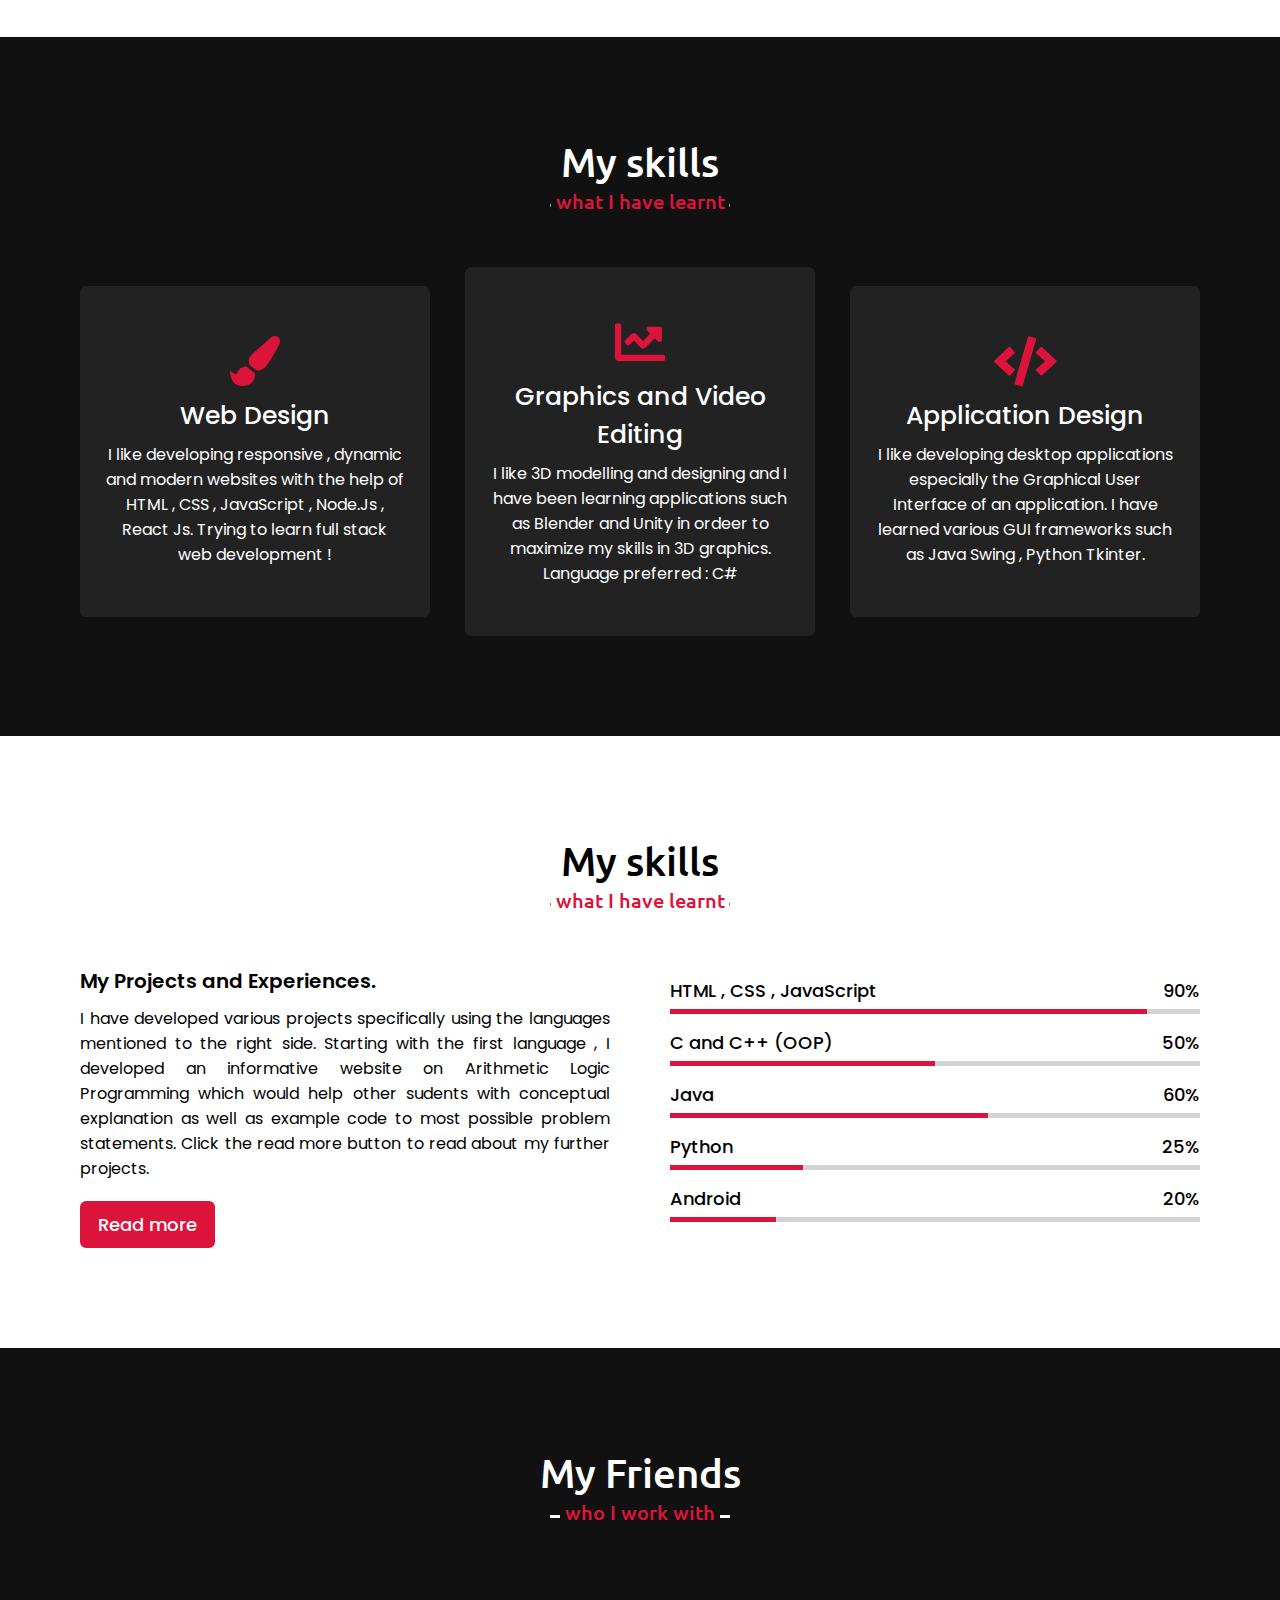
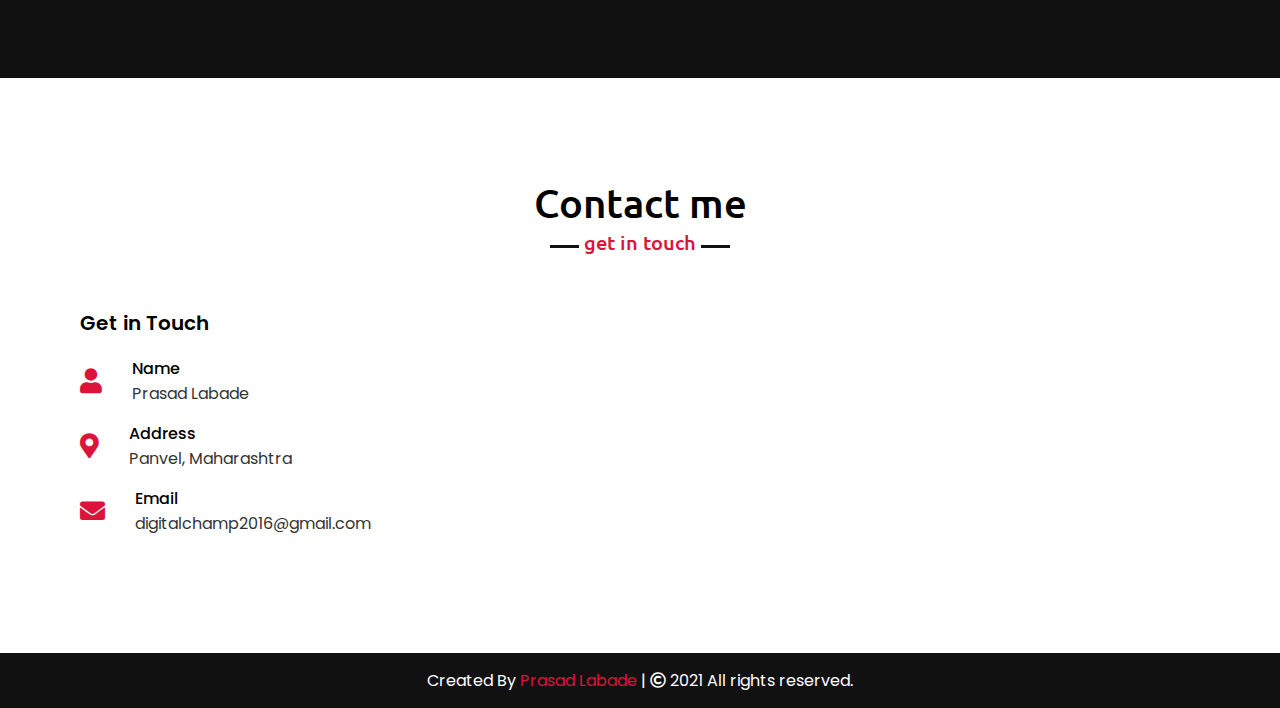
==== commit 53e54666: "Update index.html" ====
--- a/index.html
+++ b/index.html
@@ -54,7 +54,7 @@
                 </div>
                 <div class="column right">
                     <div class="text">I'm Prasad and I'm a <span class="typing-2"></span></div>
-                    <p>I am a student and currently doing my B.Tech in Computer Engineering from Vishwakarma Institute of Information Technology (VIIT , Pune). I have completed my Diploma in Computer Engineering from MAEER's MIT Polytechnic , Pune. I ike to develop Web-based applications as well as Desktop applications. I work with languages such Java , Python , Android , HTML , CSS , JavaScript. 
+                    <p>I am a student and currently doing my B.Tech in Computer Engineering from Vishwakarma Institute of Information Technology (VIIT , Pune). I have completed my Diploma in Computer Engineering from MAEER's MIT Polytechnic , Pune. I like to develop Web-based applications as well as Desktop applications. I work with languages such Java , Python , Android , HTML , CSS , JavaScript. 
                         <br><br>Links to my social media.
                         <br><a href="https://www.linkedin.com/in/prasad-labade-a55122218/"><span class="fab fa-linkedin"></span></a> <a href="https://www.instagram.com/_prasad_9952/"><span class="fab fa-instagram"></span></a>  <a href="https://www.youtube.com/channel/UC-7FVTqGoFPMvRA_iAi21Kg"><span class="fab fa-youtube"></span></a>    <a href="https://twitter.com/prasad_labade"><span class="fab fa-twitter"></span></a>    <a href="https://github.com/Prasad502"><span class="fab fa-github"></span></a> <a href="https://www.reddit.com/user/RoadSter_YT"><span class="fab fa-reddit"></span></a></p>
                     <form method="get" action="Prasad_Labade_CV.docx">
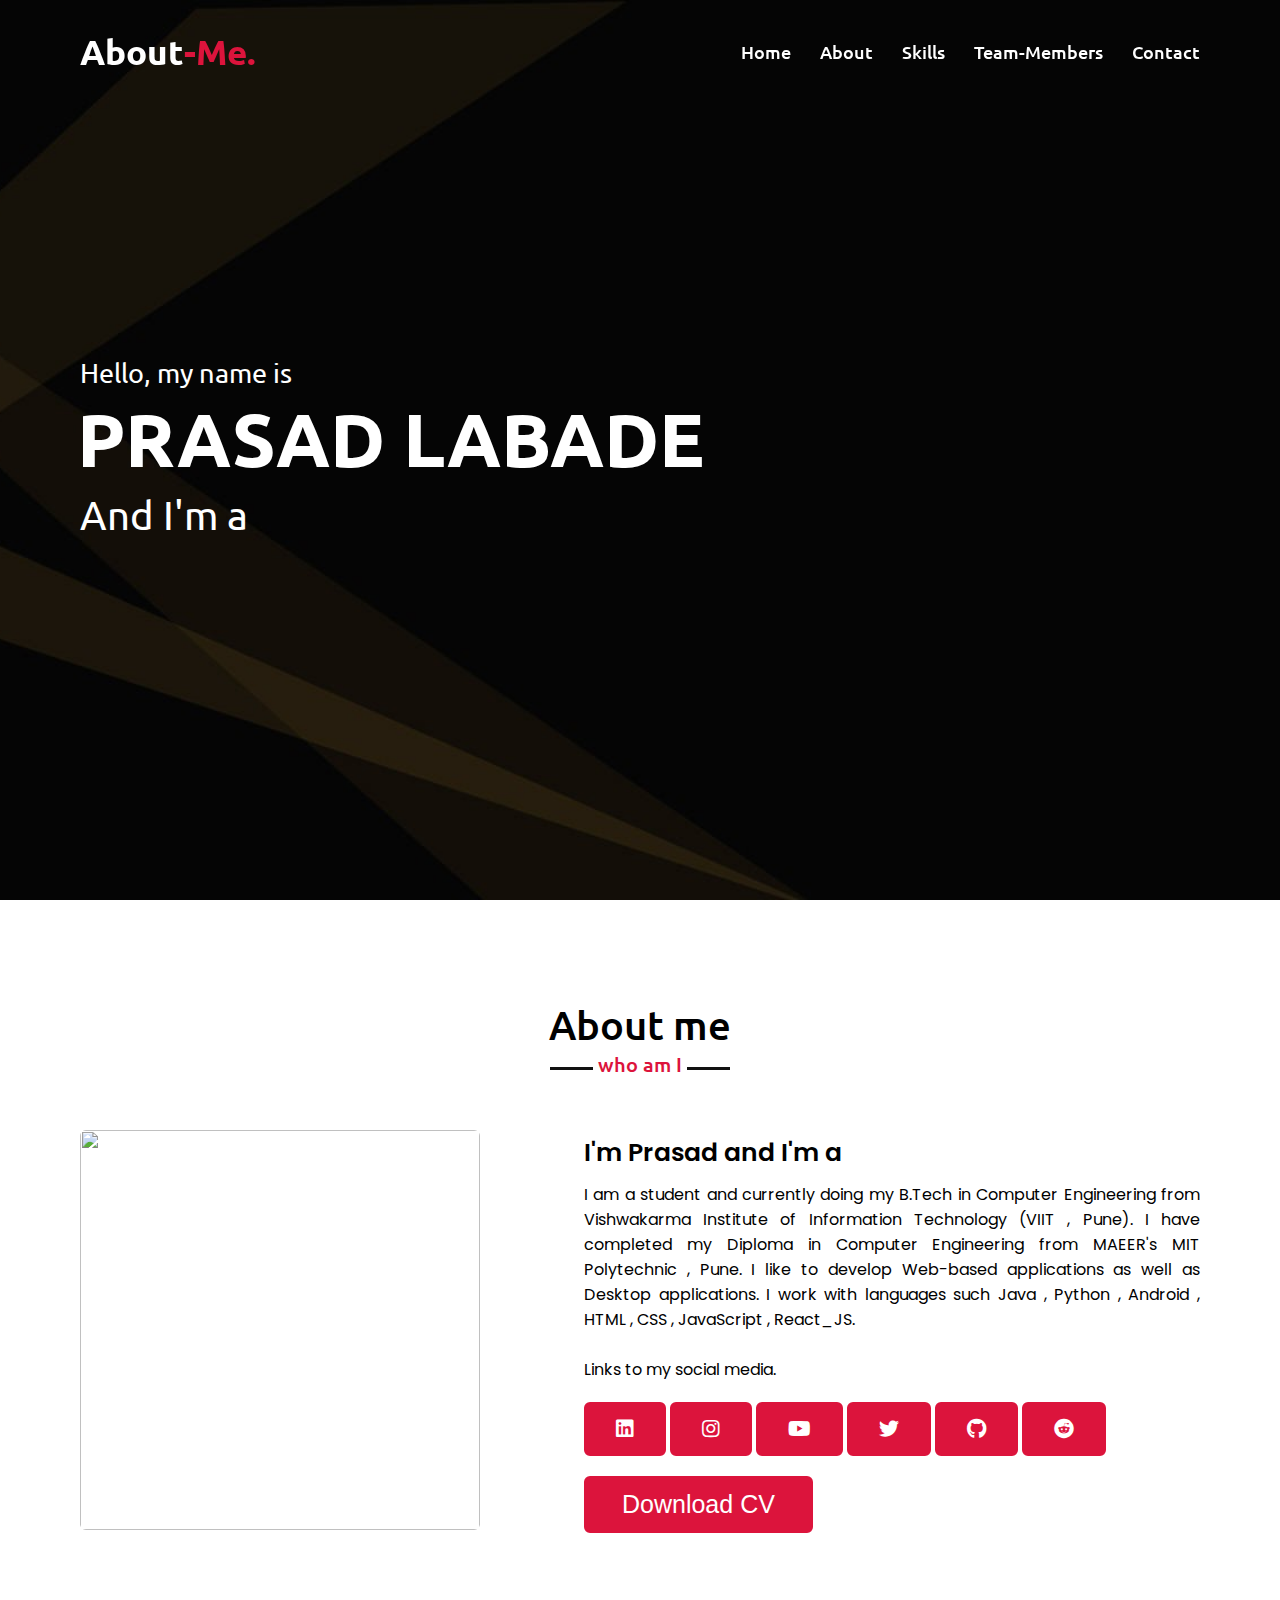
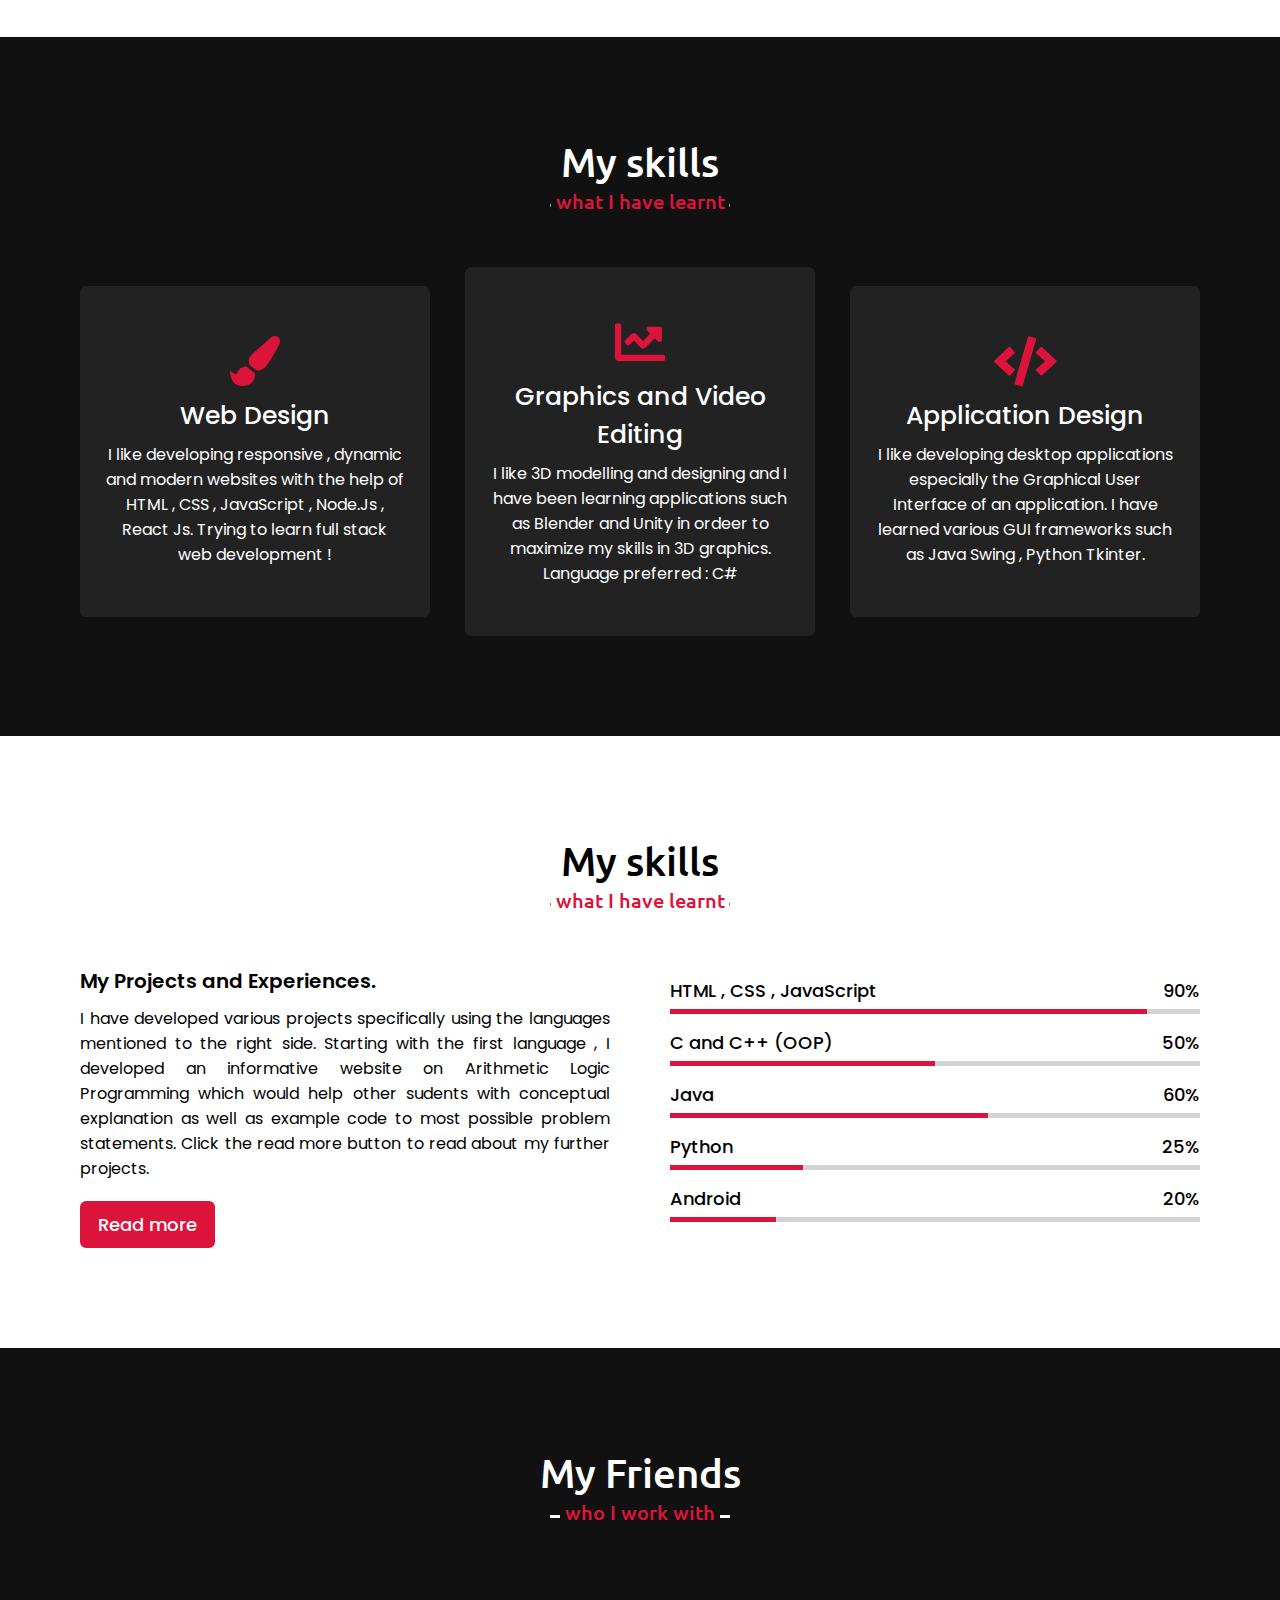
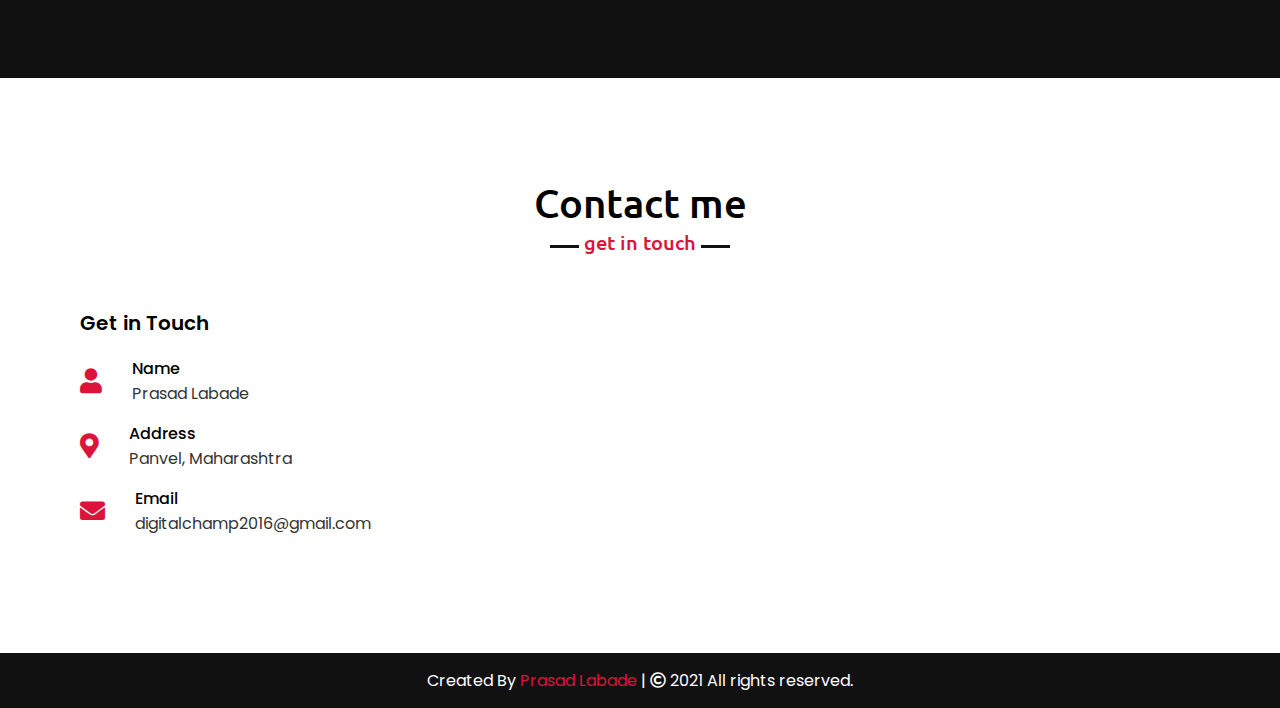
==== commit a96fd4b5: "Update index.html" ====
--- a/index.html
+++ b/index.html
@@ -54,7 +54,7 @@
                 </div>
                 <div class="column right">
                     <div class="text">I'm Prasad and I'm a <span class="typing-2"></span></div>
-                    <p>I am a student and currently doing my B.Tech in Computer Engineering from Vishwakarma Institute of Information Technology (VIIT , Pune). I have completed my Diploma in Computer Engineering from MAEER's MIT Polytechnic , Pune. I like to develop Web-based applications as well as Desktop applications. I work with languages such Java , Python , Android , HTML , CSS , JavaScript. 
+                    <p>I am a student and currently doing my B.Tech in Computer Engineering from Vishwakarma Institute of Information Technology (VIIT , Pune). I have completed my Diploma in Computer Engineering from MAEER's MIT Polytechnic , Pune. I like to develop Web-based applications as well as Desktop applications. I work with languages such Java , Python , Android , HTML , CSS , JavaScript , React_JS. 
                         <br><br>Links to my social media.
                         <br><a href="https://www.linkedin.com/in/prasad-labade-a55122218/"><span class="fab fa-linkedin"></span></a> <a href="https://www.instagram.com/_prasad_9952/"><span class="fab fa-instagram"></span></a>  <a href="https://www.youtube.com/channel/UC-7FVTqGoFPMvRA_iAi21Kg"><span class="fab fa-youtube"></span></a>    <a href="https://twitter.com/prasad_labade"><span class="fab fa-twitter"></span></a>    <a href="https://github.com/Prasad502"><span class="fab fa-github"></span></a> <a href="https://www.reddit.com/user/RoadSter_YT"><span class="fab fa-reddit"></span></a></p>
                     <form method="get" action="Prasad_Labade_CV.docx">
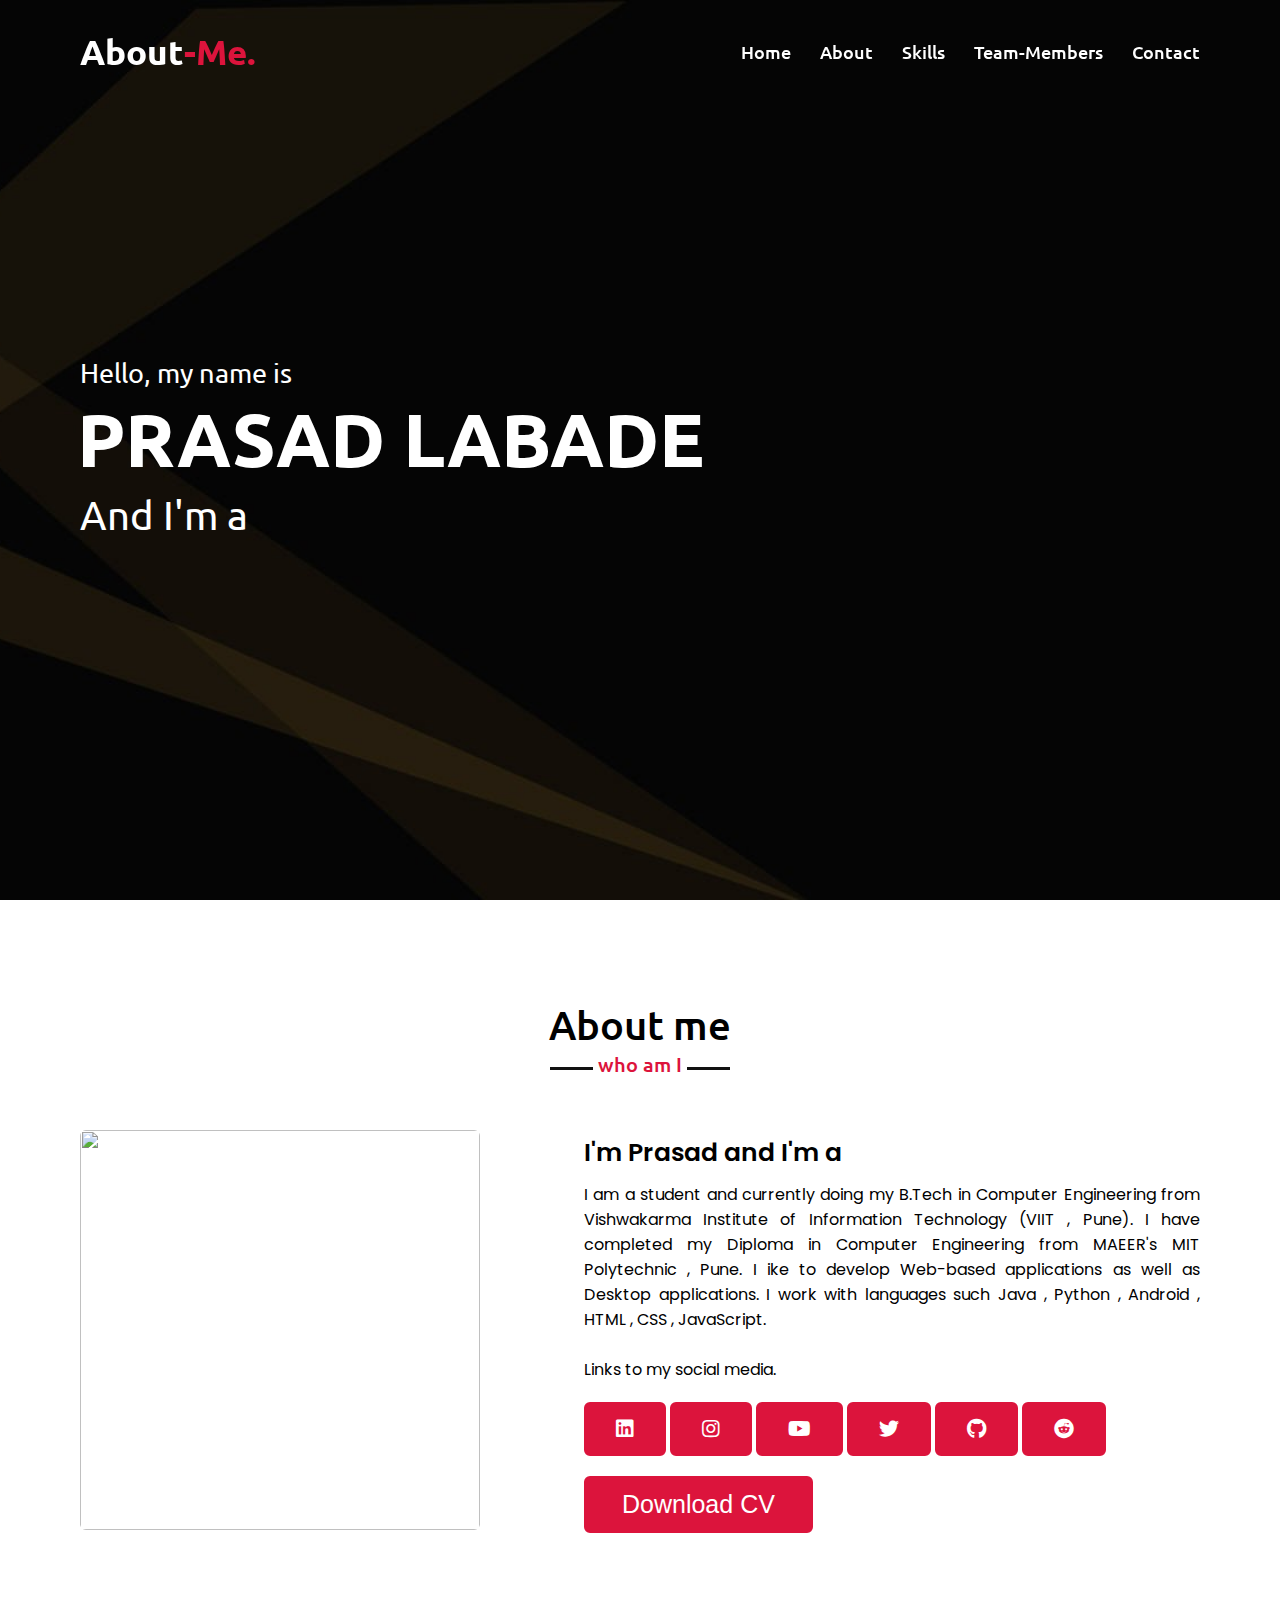
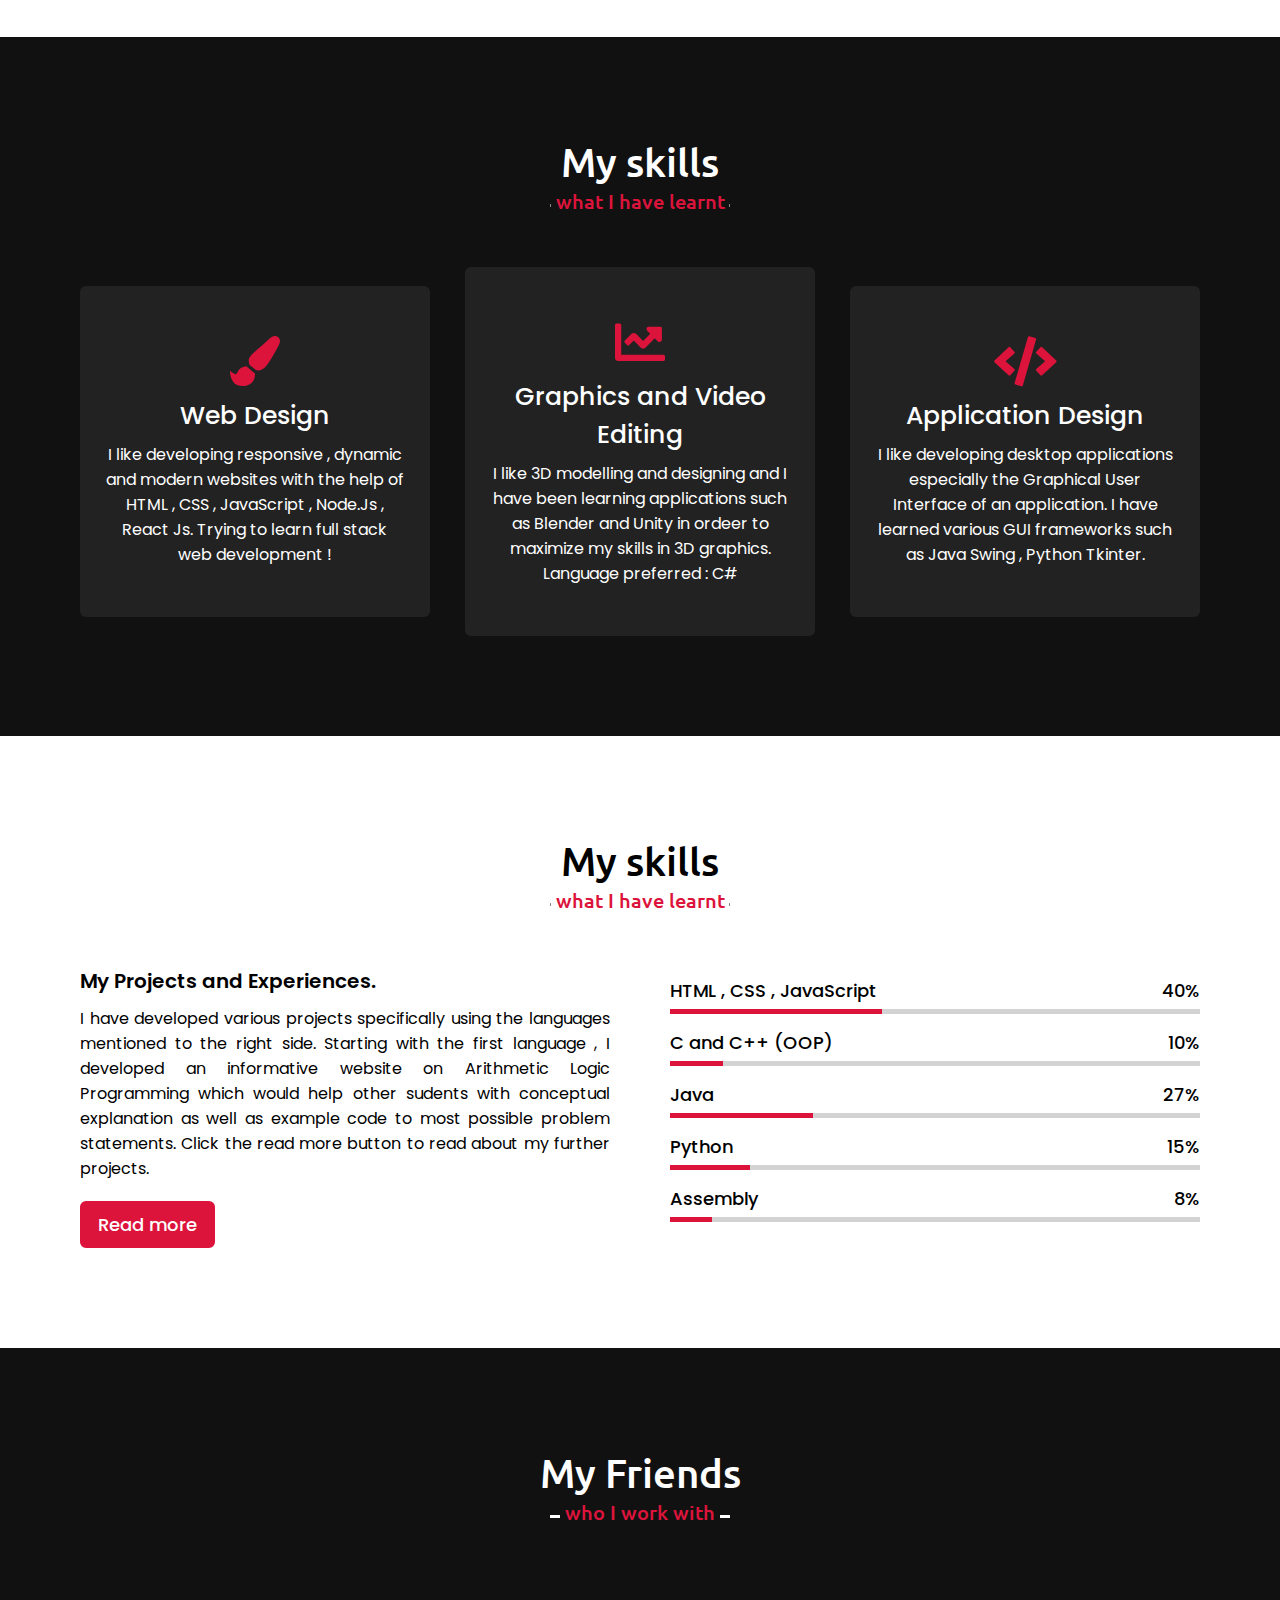
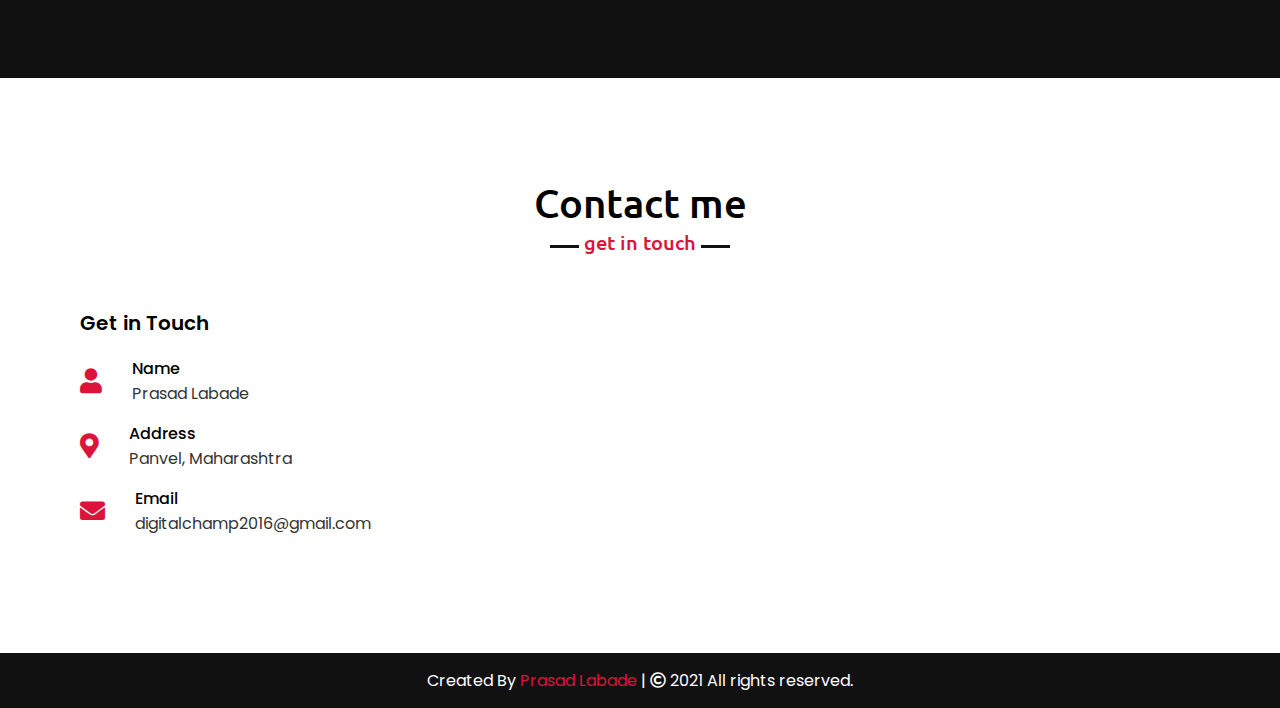
==== commit adc70064: "New Project Upload" ====
--- a/index.html
+++ b/index.html
@@ -54,7 +54,7 @@
                 </div>
                 <div class="column right">
                     <div class="text">I'm Prasad and I'm a <span class="typing-2"></span></div>
-                    <p>I am a student and currently doing my B.Tech in Computer Engineering from Vishwakarma Institute of Information Technology (VIIT , Pune). I have completed my Diploma in Computer Engineering from MAEER's MIT Polytechnic , Pune. I like to develop Web-based applications as well as Desktop applications. I work with languages such Java , Python , Android , HTML , CSS , JavaScript , React_JS. 
+                    <p>I am a student and currently doing my B.Tech in Computer Engineering from Vishwakarma Institute of Information Technology (VIIT , Pune). I have completed my Diploma in Computer Engineering from MAEER's MIT Polytechnic , Pune. I ike to develop Web-based applications as well as Desktop applications. I work with languages such Java , Python , Android , HTML , CSS , JavaScript. 
                         <br><br>Links to my social media.
                         <br><a href="https://www.linkedin.com/in/prasad-labade-a55122218/"><span class="fab fa-linkedin"></span></a> <a href="https://www.instagram.com/_prasad_9952/"><span class="fab fa-instagram"></span></a>  <a href="https://www.youtube.com/channel/UC-7FVTqGoFPMvRA_iAi21Kg"><span class="fab fa-youtube"></span></a>    <a href="https://twitter.com/prasad_labade"><span class="fab fa-twitter"></span></a>    <a href="https://github.com/Prasad502"><span class="fab fa-github"></span></a> <a href="https://www.reddit.com/user/RoadSter_YT"><span class="fab fa-reddit"></span></a></p>
                     <form method="get" action="Prasad_Labade_CV.docx">
@@ -113,35 +113,35 @@
                     <div class="bars">
                         <div class="info">
                             <span>HTML , CSS , JavaScript</span>
-                            <span>90%</span>
+                            <span>40%</span>
                         </div>
                         <div class="line html"></div>
                     </div>
                     <div class="bars">
                         <div class="info">
                             <span>C and C++ (OOP)</span>
-                            <span>50%</span>
+                            <span>10%</span>
                         </div>
                         <div class="line css"></div>
                     </div>
                     <div class="bars">
                         <div class="info">
                             <span>Java</span>
-                            <span>60%</span>
+                            <span>27%</span>
                         </div>
                         <div class="line js"></div>
                     </div>
                     <div class="bars">
                         <div class="info">
                             <span>Python</span>
-                            <span>25%</span>
+                            <span>15%</span>
                         </div>
                         <div class="line php"></div>
                     </div>
                     <div class="bars">
                         <div class="info">
-                            <span>Android</span>
-                            <span>20%</span>
+                            <span>Assembly</span>
+                            <span>8%</span>
                         </div>
                         <div class="line mysql"></div>
                     </div>
--- a/style.css
+++ b/style.css
@@ -363,19 +363,19 @@
     background: crimson;
 }
 .skills-content .right .html::before{
-    width: 90%;
+    width: 40%;
 }
 .skills-content .right .css::before{
-    width: 50%;
+    width: 10%;
 }
 .skills-content .right .js::before{
-    width: 60%;
+    width: 27%;
 }
 .skills-content .right .php::before{
-    width: 25%;
+    width: 15%;
 }
 .skills-content .right .mysql::before{
-    width: 20%;
+    width: 8%;
 }
 
 /* teams section styling */
@@ -701,4 +701,4 @@
 .right form .cv button:hover{
     color: crimson;
     background: none;
-}
+}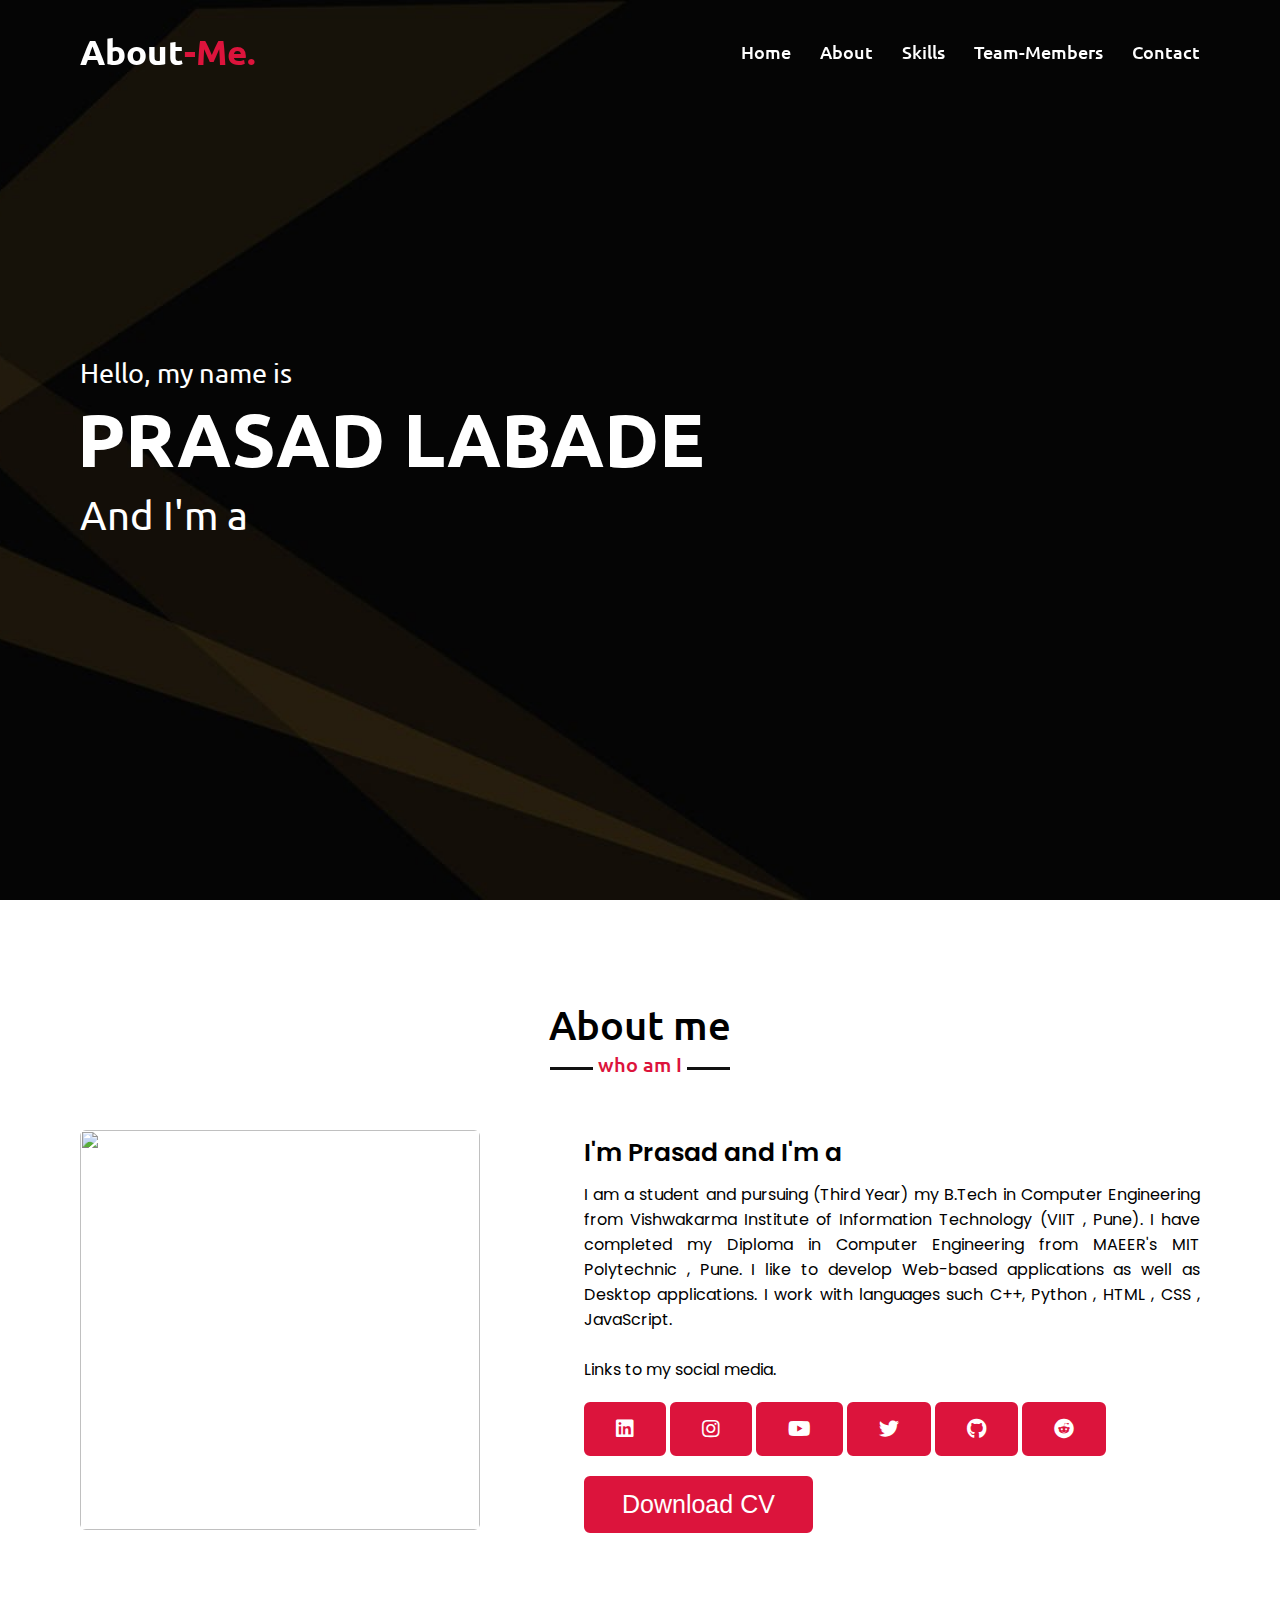
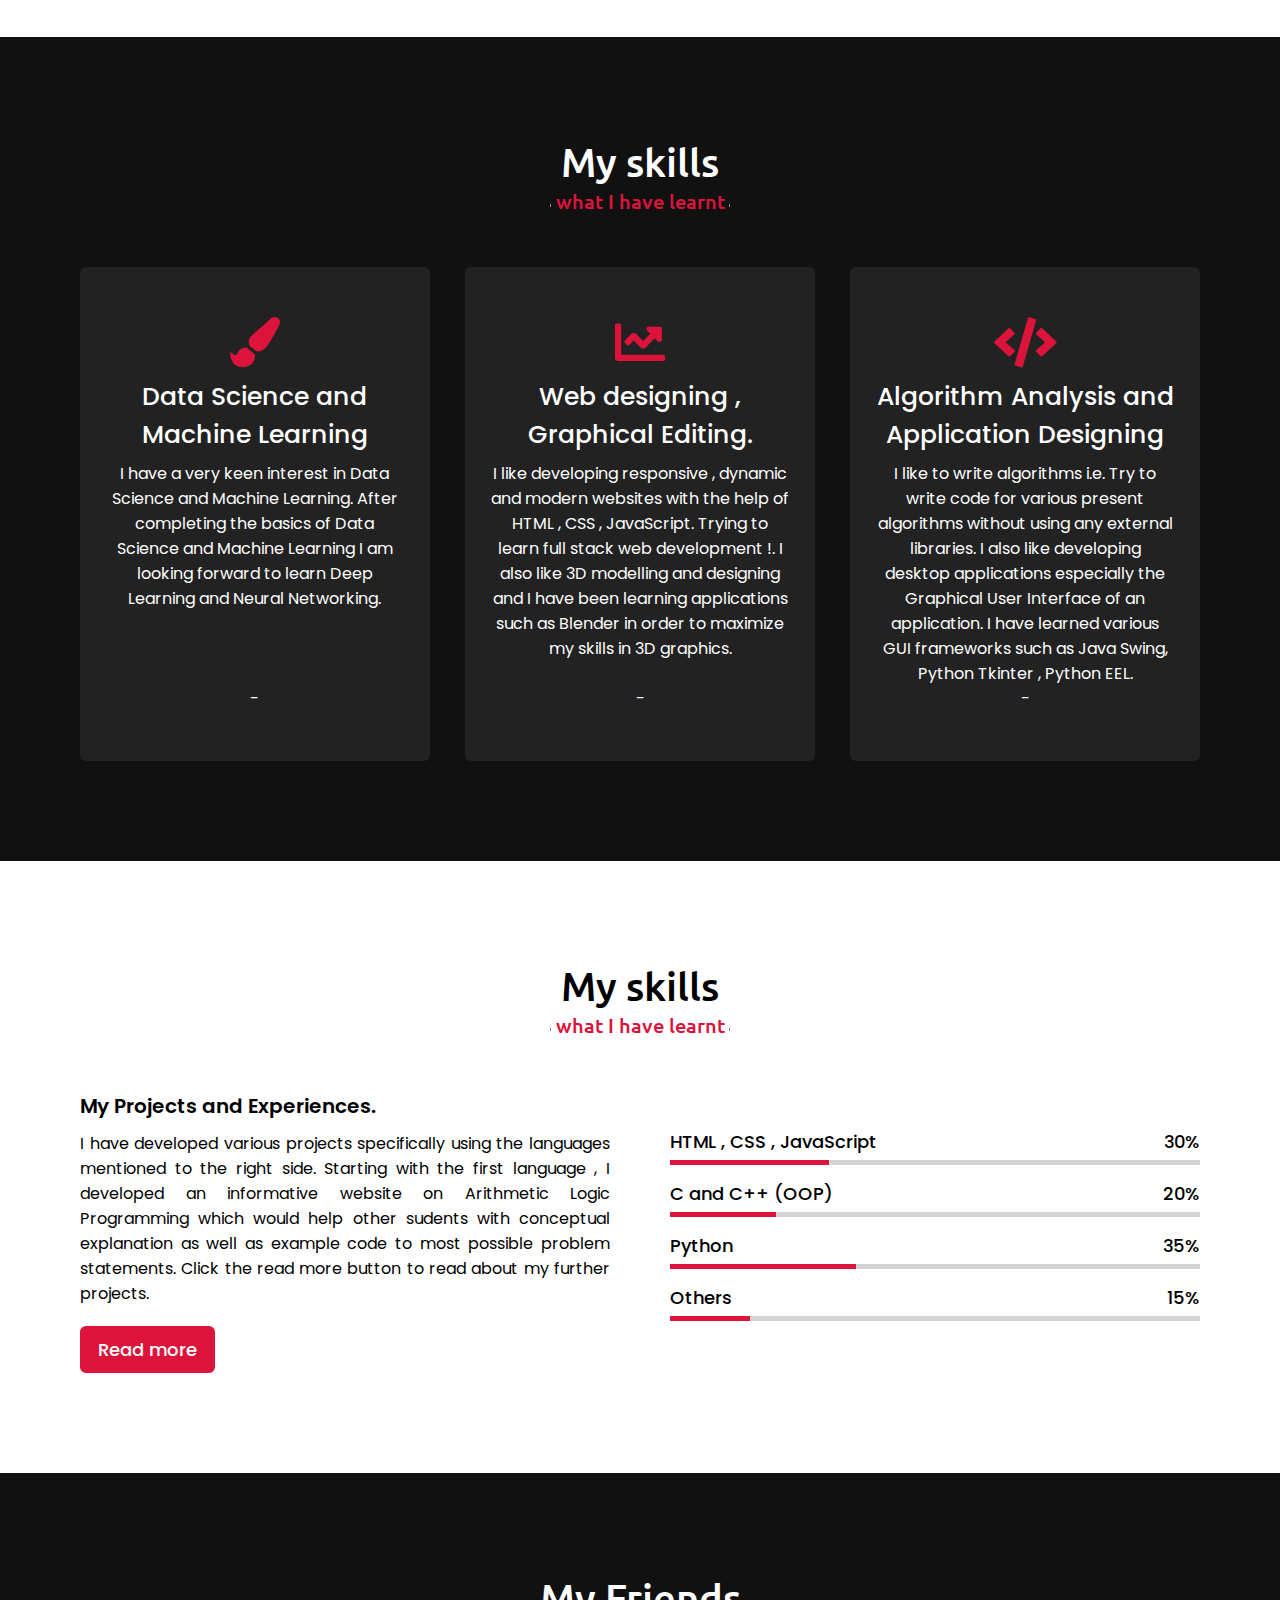
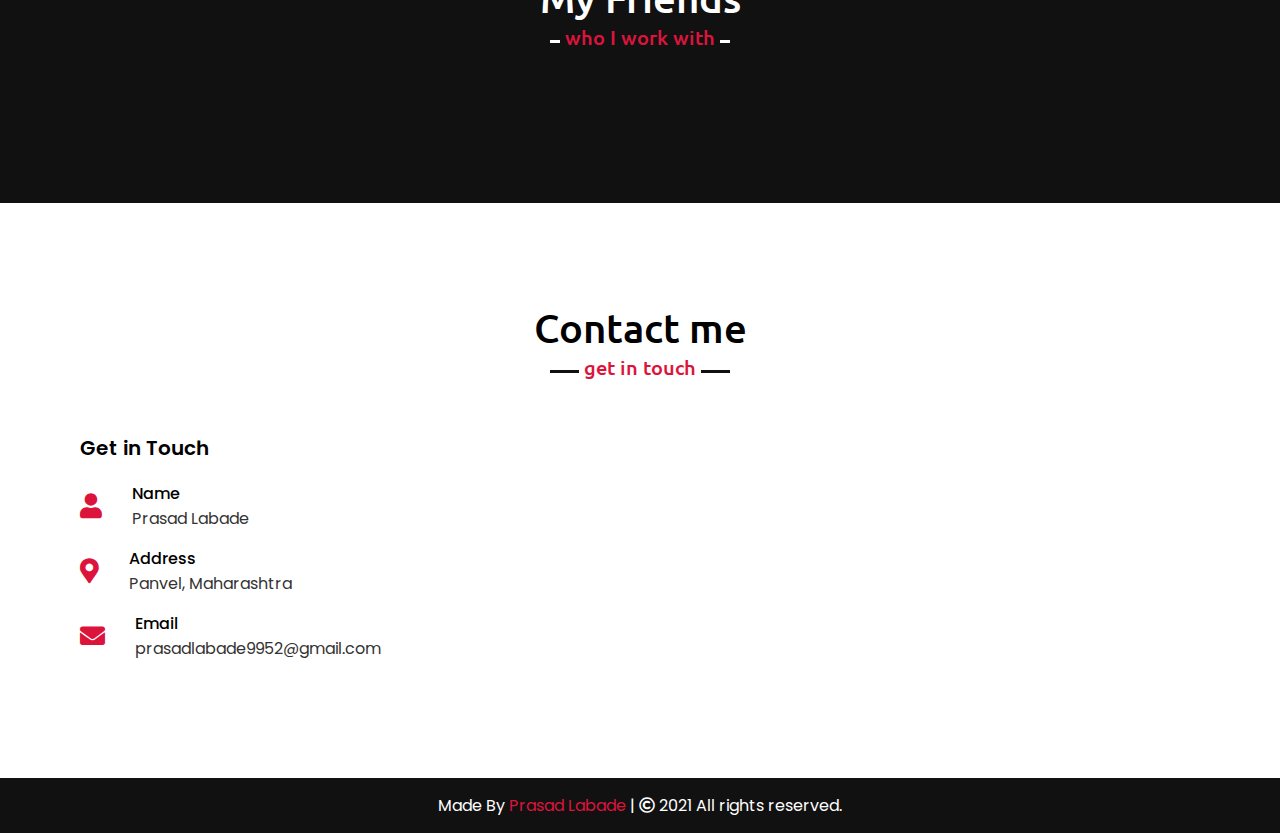
==== commit d11afbe5: "Updated PortFolio" ====
--- a/index.html
+++ b/index.html
@@ -54,14 +54,21 @@
                 </div>
                 <div class="column right">
                     <div class="text">I'm Prasad and I'm a <span class="typing-2"></span></div>
-                    <p>I am a student and currently doing my B.Tech in Computer Engineering from Vishwakarma Institute of Information Technology (VIIT , Pune). I have completed my Diploma in Computer Engineering from MAEER's MIT Polytechnic , Pune. I ike to develop Web-based applications as well as Desktop applications. I work with languages such Java , Python , Android , HTML , CSS , JavaScript. 
+                    <p>I am a student and pursuing (Third Year) my B.Tech in Computer Engineering from Vishwakarma Institute of Information Technology 
+                        (VIIT , Pune). I have completed my Diploma in Computer Engineering from MAEER's MIT Polytechnic , Pune. I like to develop 
+                        Web-based applications as well as Desktop applications. 
+                        I work with languages such C++, Python , HTML , CSS , JavaScript. 
                         <br><br>Links to my social media.
-                        <br><a href="https://www.linkedin.com/in/prasad-labade-a55122218/"><span class="fab fa-linkedin"></span></a> <a href="https://www.instagram.com/_prasad_9952/"><span class="fab fa-instagram"></span></a>  <a href="https://www.youtube.com/channel/UC-7FVTqGoFPMvRA_iAi21Kg"><span class="fab fa-youtube"></span></a>    <a href="https://twitter.com/prasad_labade"><span class="fab fa-twitter"></span></a>    <a href="https://github.com/Prasad502"><span class="fab fa-github"></span></a> <a href="https://www.reddit.com/user/RoadSter_YT"><span class="fab fa-reddit"></span></a></p>
+                        <br><a href="https://www.linkedin.com/in/prasad-labade-a55122218/"><span class="fab fa-linkedin"></span></a> 
+                        <a href="https://www.instagram.com/_prasad_9952/"><span class="fab fa-instagram"></span></a>  
+                        <a href="https://www.youtube.com/channel/UC-7FVTqGoFPMvRA_iAi21Kg"><span class="fab fa-youtube"></span></a>    
+                        <a href="https://twitter.com/prasad_labade"><span class="fab fa-twitter"></span></a>    <a href="https://github.com/Prasad502">
+                            <span class="fab fa-github"></span></a> <a href="https://www.reddit.com/user/RoadSter_YT"><span class="fab fa-reddit"></span></a></p>
                     <form method="get" action="Prasad_Labade_CV.docx">
                         <div class="cv">
                         <button class="cv1" type="submit">Download CV</button>
                         </div>
-                     </form>
+                    </form>
                 </div>
             </div>
         </div>
@@ -75,25 +82,30 @@
                 <div class="card">
                     <div class="box">
                         <i class="fas fa-paint-brush"></i>
-                        <div class="text">Web Design</div>
-                        <p>I like developing responsive , dynamic and modern websites with the help of HTML , CSS , JavaScript , Node.Js , React Js. Trying to learn full stack web development !</p>
+                        <div class="text">Data Science and Machine Learning</div>
+                        <p>I have a very keen interest in Data Science and Machine Learning. After completing the basics of Data Science and
+                            Machine Learning I am looking forward to learn Deep Learning and Neural Networking.<br><br><br><br> -</p>
                     </div>
                 </div>
                 <div class="card">
                     <div class="box">
                         <i class="fas fa-chart-line"></i>
-                        <div class="text">Graphics and Video Editing</div>
-                        <p>I like 3D modelling and designing and I have been learning applications such as Blender and Unity in ordeer to maximize my skills in 3D graphics. Language preferred : C#</p>
+                        <div class="text">Web designing , Graphical Editing.</div>
+                        <p>I like developing responsive , dynamic and modern websites with the help of HTML , CSS , JavaScript. Trying to learn
+                            full stack web development !. I also like 3D modelling and designing and I have been learning applications such as 
+                            Blender in order to maximize my skills in 3D graphics.<br><br> -</p>
                     </div>
                 </div>
                 <div class="card">
                     <div class="box">
                         <i class="fas fa-code"></i>
-                        <div class="text">Application Design</div>
-                        <p>I like developing desktop applications especially the Graphical User Interface of an application. I have learned various GUI frameworks such as Java Swing , Python Tkinter.</p>
-                    </div>
-                </div>
-               </div>
+                        <div class="text">Algorithm Analysis and Application Designing</div>
+                        <p>I like to write algorithms i.e. Try to write code for various present algorithms without using any external libraries. 
+                            I also like developing desktop applications especially the Graphical User Interface of an application. I have learned 
+                            various GUI frameworks such as Java Swing, Python Tkinter , Python EEL.<br> -</p>
+                        </div>
+                    </div>
+                </div>
             </div>
         </div>
     </section>
@@ -105,7 +117,10 @@
             <div class="skills-content">
                 <div class="column left">
                     <div class="text">My Projects and Experiences.</div>
-                    <p>I have developed various projects specifically using the languages mentioned to the right side. Starting with the first language , I developed an informative website on Arithmetic Logic Programming which would help other sudents with conceptual explanation as well as example code to most possible problem statements. Click the read more button to read about my further projects.
+                    <p>I have developed various projects specifically using the languages mentioned to the right side. Starting with the first 
+                        language , I developed an informative website on Arithmetic Logic Programming which would help other sudents with 
+                        conceptual explanation as well as example code to most possible problem statements. Click the read more button to 
+                        read about my further projects.
                     </p>
                     <a href="projects.html">Read more</a>
                 </div>
@@ -113,37 +128,31 @@
                     <div class="bars">
                         <div class="info">
                             <span>HTML , CSS , JavaScript</span>
-                            <span>40%</span>
+                            <span>30%</span>
                         </div>
                         <div class="line html"></div>
                     </div>
                     <div class="bars">
                         <div class="info">
                             <span>C and C++ (OOP)</span>
-                            <span>10%</span>
+                            <span>20%</span>
                         </div>
                         <div class="line css"></div>
                     </div>
-                    <div class="bars">
-                        <div class="info">
-                            <span>Java</span>
-                            <span>27%</span>
-                        </div>
-                        <div class="line js"></div>
-                    </div>
+
                     <div class="bars">
                         <div class="info">
                             <span>Python</span>
+                            <span>35%</span>
+                        </div>
+                        <div class="line php"></div>
+                    </div>
+                    <div class="bars">
+                        <div class="info">
+                            <span>Others</span>
                             <span>15%</span>
                         </div>
-                        <div class="line php"></div>
-                    </div>
-                    <div class="bars">
-                        <div class="info">
-                            <span>Assembly</span>
-                            <span>8%</span>
-                        </div>
-                        <div class="line mysql"></div>
+                    <div class="line js"></div>
                     </div>
                 </div>
             </div>
@@ -159,7 +168,7 @@
                     <div class="box">
                         <img src="profile-5.jpg" >
                         <div class="text">Manish Tambe</div>
-                        <p>A Web / Desktop Application Developer. <br>Contact him on :- tambemanish1@gmail.com</p>
+                        <p>Software Developer. <br>Contact him on :- tambemanish1@gmail.com</p>
                     </div>
                 </div>
             </div>
@@ -193,7 +202,7 @@
                             <i class="fas fa-envelope"></i>
                             <div class="info">
                                 <div class="head">Email</div>
-                                <div class="sub-title">digitalchamp2016@gmail.com</div>
+                                <div class="sub-title">prasadlabade9952@gmail.com</div>
                             </div>
                         </div>
                     </div>
@@ -204,7 +213,7 @@
 
     <!-- footer section start -->
     <footer>
-        <span>Created By <a href="#">Prasad Labade</a> | <span class="far fa-copyright"></span> 2021 All rights reserved.</span><a href="#">  
+        <span>Made By <a href="#">Prasad Labade</a> | <span class="far fa-copyright"></span> 2021 All rights reserved.</span><a href="#">  
     </footer>
 
     <script src="script.js"></script>
--- a/style.css
+++ b/style.css
@@ -363,20 +363,18 @@
     background: crimson;
 }
 .skills-content .right .html::before{
-    width: 40%;
+    width: 30%;
 }
 .skills-content .right .css::before{
-    width: 10%;
+    width: 20%;
 }
 .skills-content .right .js::before{
-    width: 27%;
+    width: 15%;
 }
 .skills-content .right .php::before{
-    width: 15%;
-}
-.skills-content .right .mysql::before{
-    width: 8%;
-}
+    width: 35%;
+}
+
 
 /* teams section styling */
 .teams .title::after{
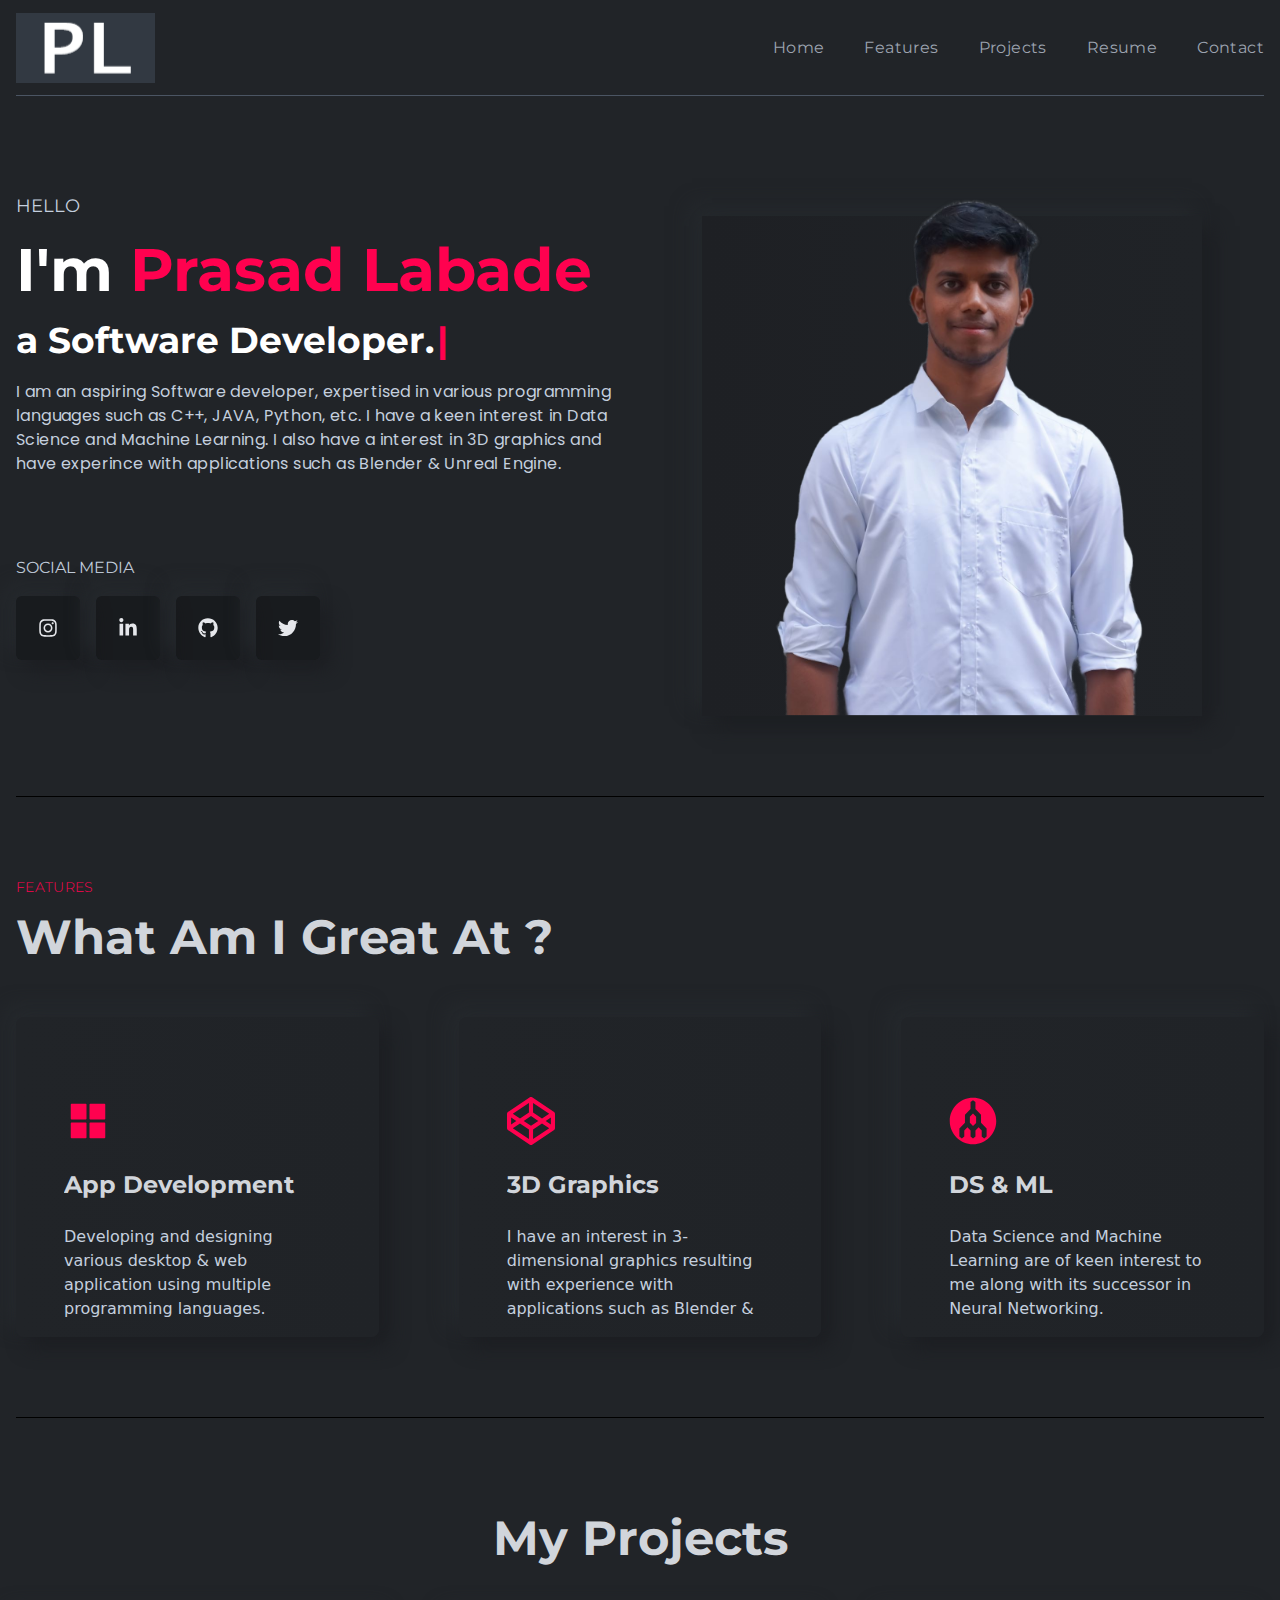
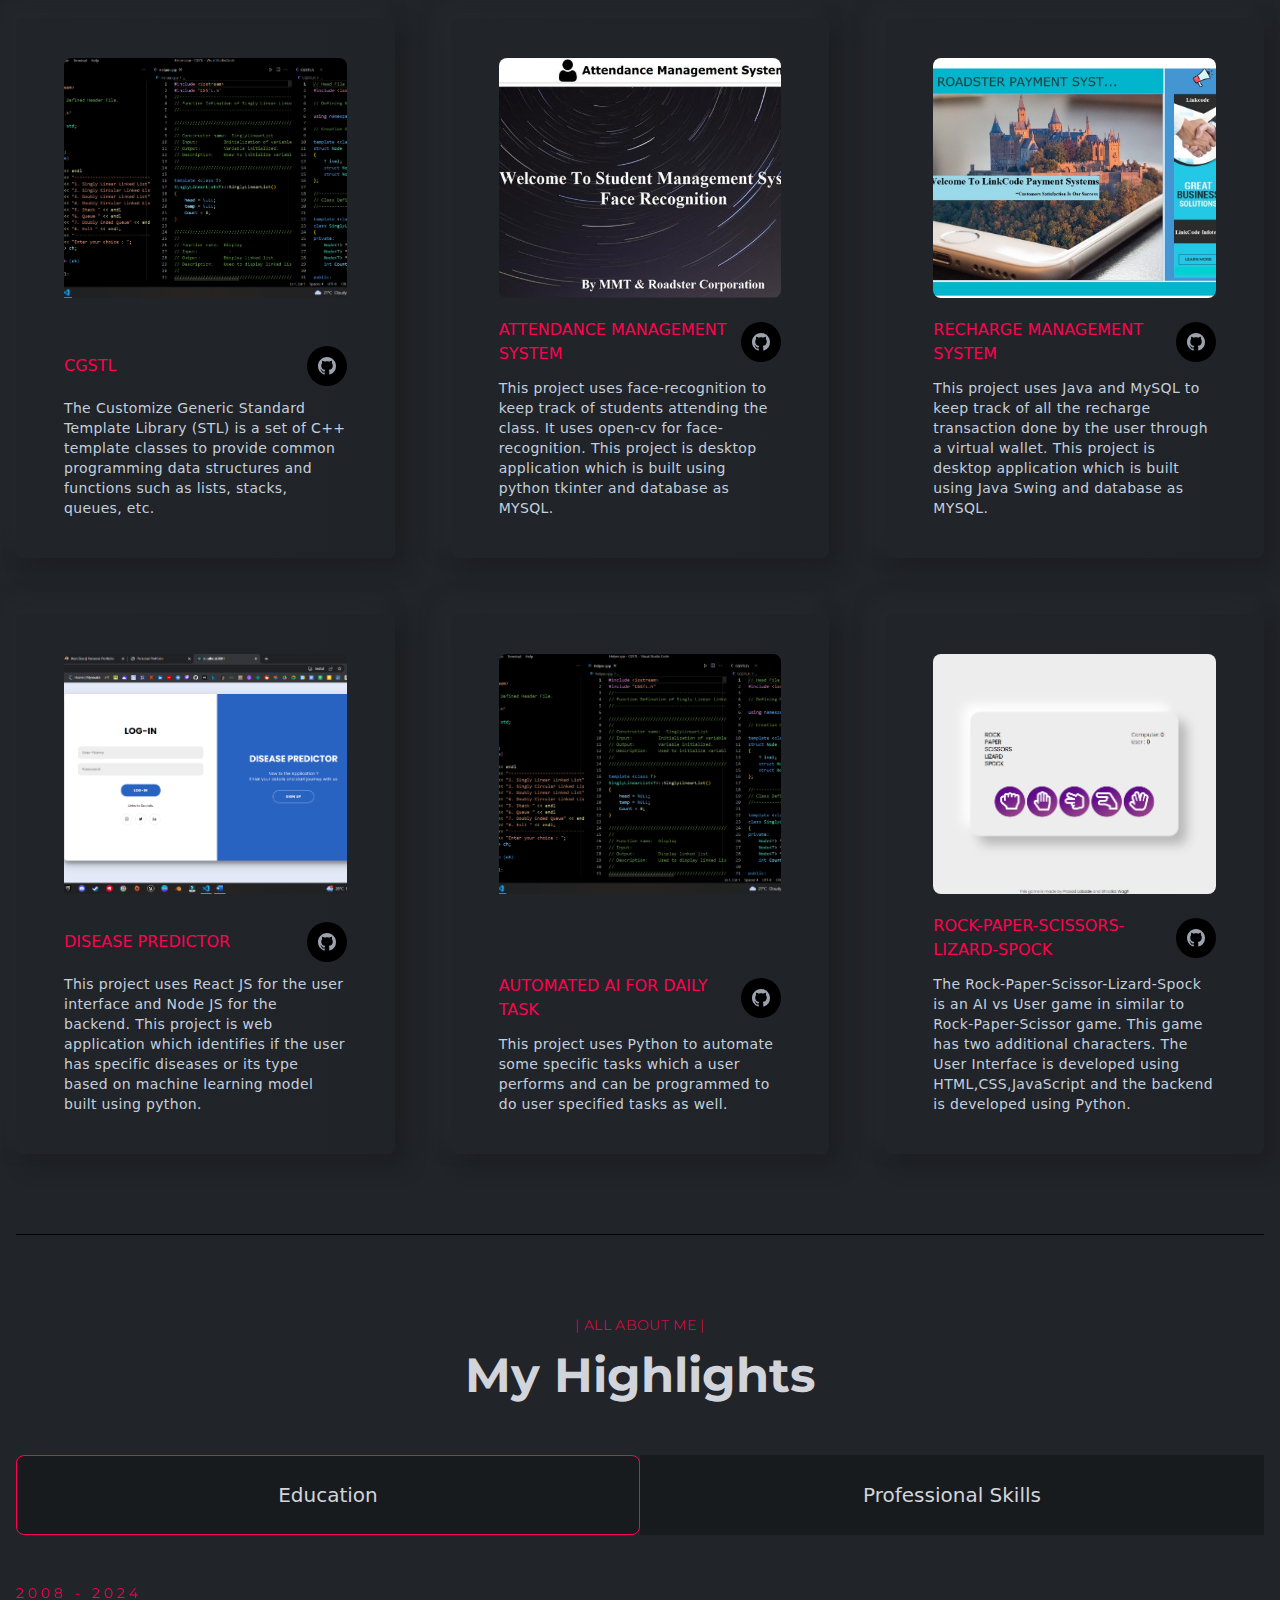
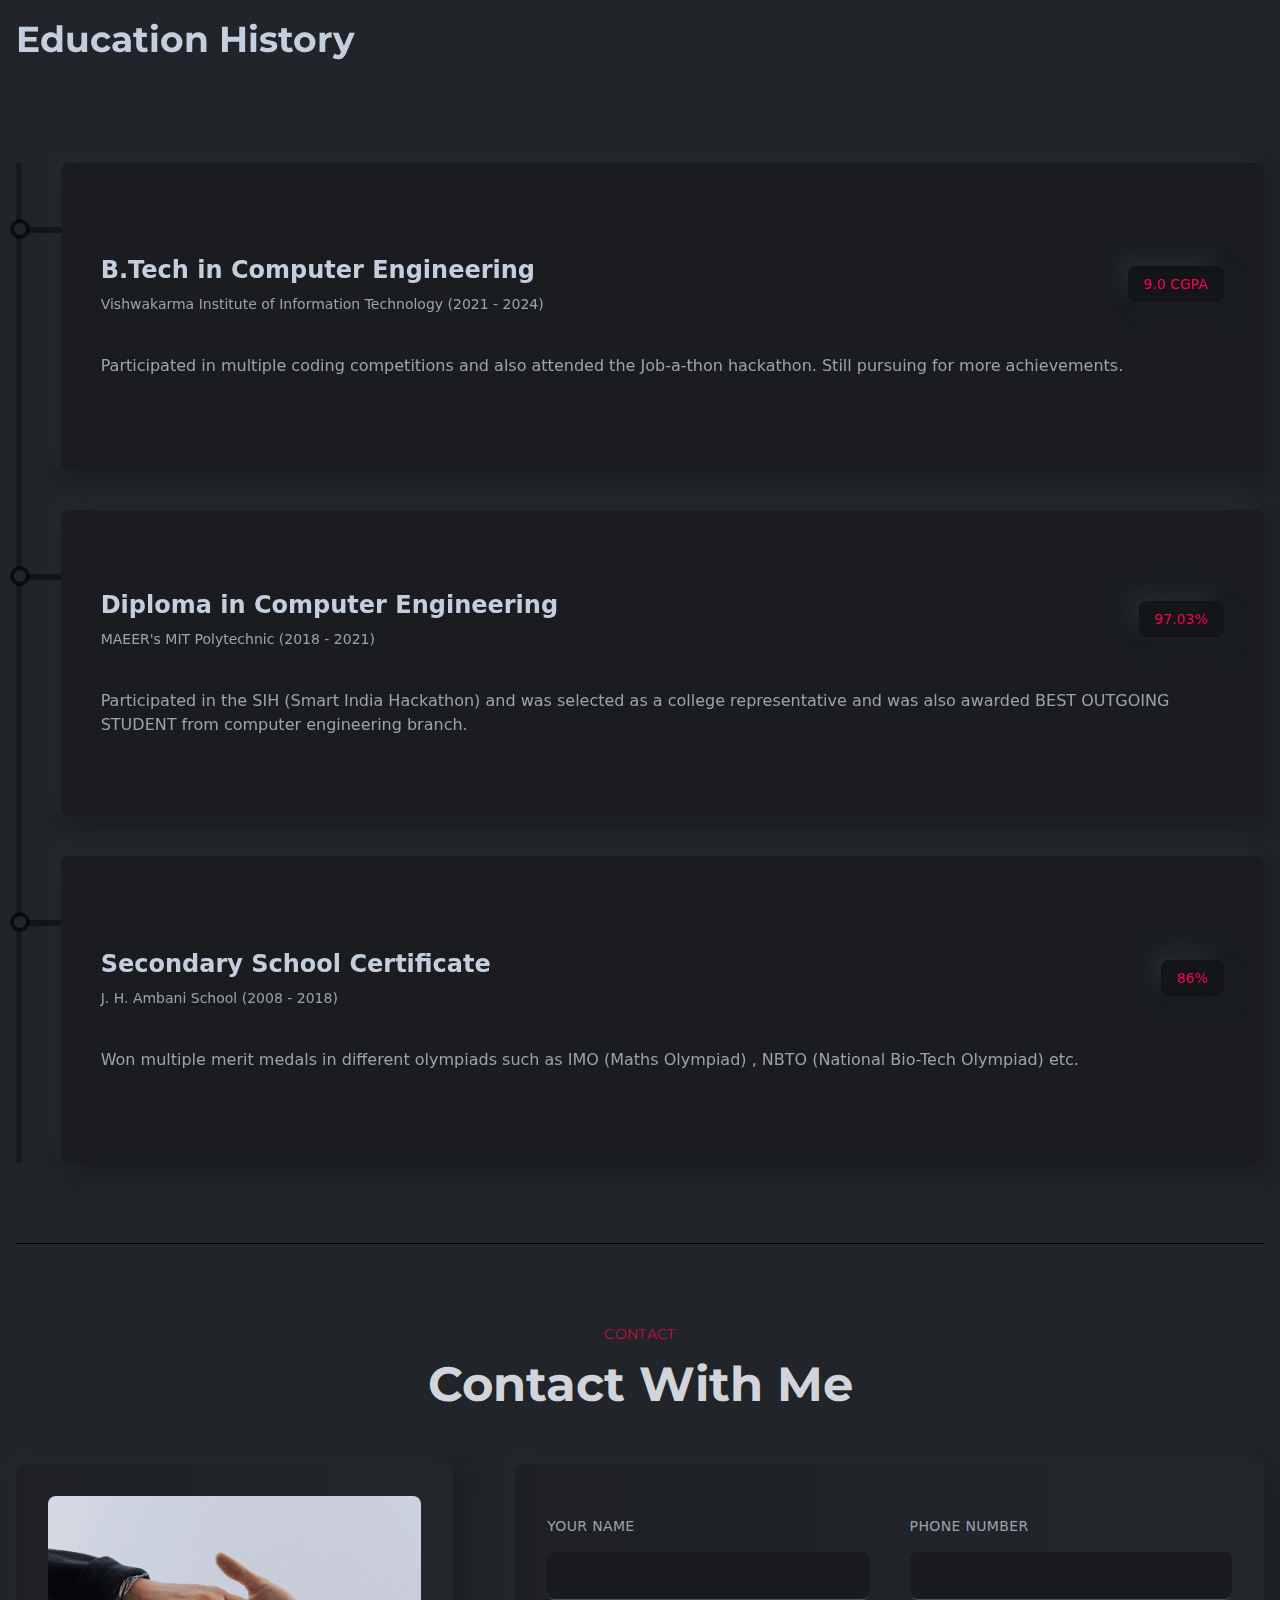
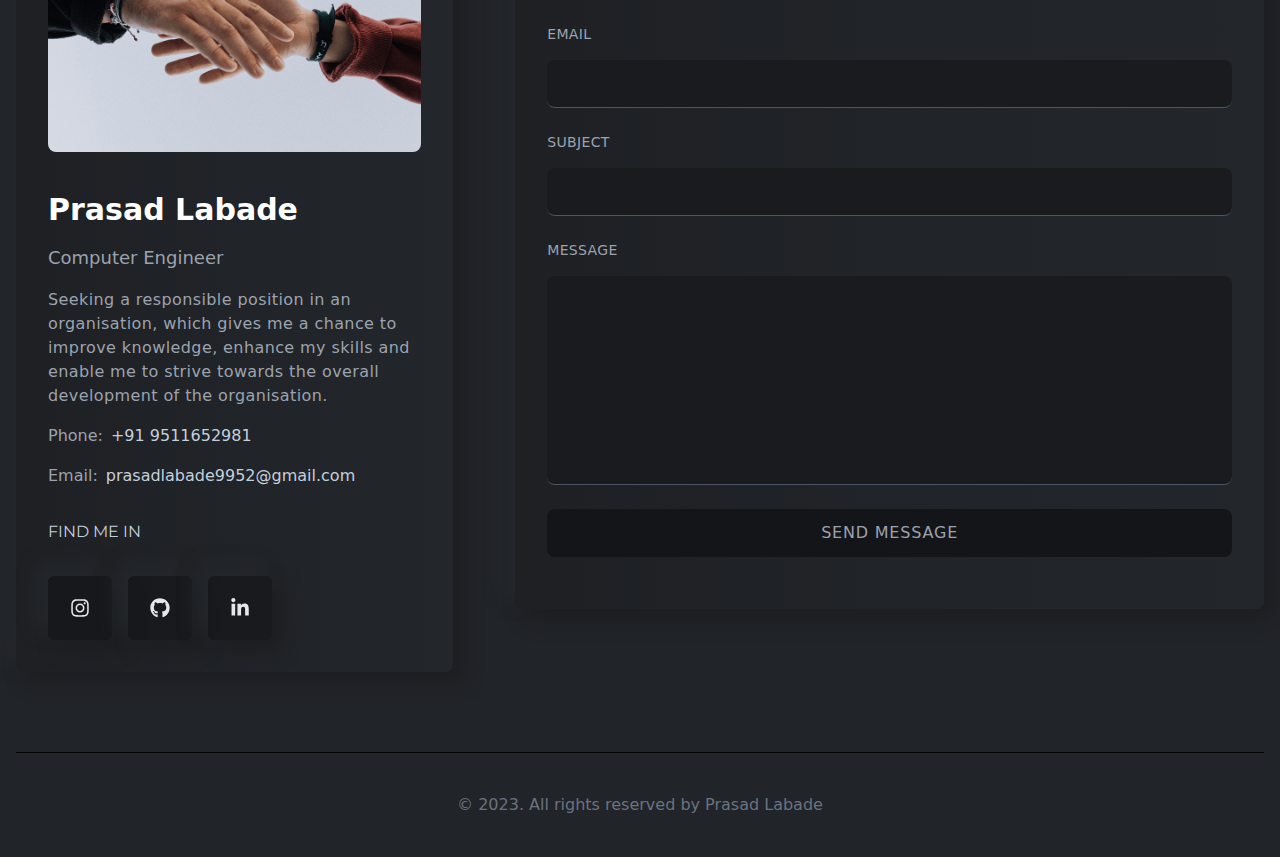
==== commit 5b66f4f6: "Add files via upload" ====
--- a/index.html
+++ b/index.html
@@ -1,222 +1 @@
-<!DOCTYPE html>
-<html lang="en">
-<head>
-    <meta charset="UTF-8">
-    <meta name="viewport" content="width=device-width, initial-scale=1.0">
-    <title>Personal Portfolio </title>
-    <link rel="stylesheet" href="style.css">
-    <link rel="stylesheet" href="https://cdnjs.cloudflare.com/ajax/libs/font-awesome/5.15.3/css/all.min.css"/>
-    <script src="https://code.jquery.com/jquery-3.5.1.min.js"></script>
-    <script src="https://cdnjs.cloudflare.com/ajax/libs/typed.js/2.0.11/typed.min.js"></script>
-    <script src="https://cdnjs.cloudflare.com/ajax/libs/waypoints/4.0.1/jquery.waypoints.min.js"></script>
-    <script src="https://cdnjs.cloudflare.com/ajax/libs/OwlCarousel2/2.3.4/owl.carousel.min.js"></script>
-    <link rel="stylesheet" href="https://cdnjs.cloudflare.com/ajax/libs/OwlCarousel2/2.3.4/assets/owl.carousel.min.css"/>
-
-</head>
-<body>
-    <div class="scroll-up-btn">
-        <i class="fas fa-angle-up"></i>
-    </div>
-    <nav class="navbar">
-        <div class="max-width">
-            <div class="logo"><a href="#">About<span>-Me.</span></a></div>
-            <ul class="menu">
-                <li><a href="#home" class="menu-btn">Home</a></li>
-                <li><a href="#about" class="menu-btn">About</a></li>
-                <li><a href="#services" class="menu-btn">Skills</a></li>
-                <li><a href="#teams" class="menu-btn">Team-Members</a></li>
-                <li><a href="#contact" class="menu-btn">Contact</a></li>
-            </ul>
-            <div class="menu-btn">
-                <i class="fas fa-bars"></i>
-            </div>
-        </div>
-    </nav>
-
-    <!-- home section start -->
-    <section class="home" id="home">
-        <div class="max-width">
-            <div class="home-content">
-                <div class="text-1">Hello, my name is</div>
-                <div class="text-2">PRASAD LABADE</div>
-                <div class="text-3">And I'm a <span class="typing"></span></div>
-            </div>
-        </div>
-    </section>
-
-    <!-- about section start -->
-    <section class="about" id="about">
-        <div class="max-width">
-            <h2 class="title">About me</h2>
-            <div class="about-content">
-                <div class="column left">
-                    <img src="profile-1.jpg" alt="">
-                </div>
-                <div class="column right">
-                    <div class="text">I'm Prasad and I'm a <span class="typing-2"></span></div>
-                    <p>I am a student and pursuing (Third Year) my B.Tech in Computer Engineering from Vishwakarma Institute of Information Technology 
-                        (VIIT , Pune). I have completed my Diploma in Computer Engineering from MAEER's MIT Polytechnic , Pune. I like to develop 
-                        Web-based applications as well as Desktop applications. 
-                        I work with languages such C++, Python , HTML , CSS , JavaScript. 
-                        <br><br>Links to my social media.
-                        <br><a href="https://www.linkedin.com/in/prasad-labade-a55122218/"><span class="fab fa-linkedin"></span></a> 
-                        <a href="https://www.instagram.com/_prasad_9952/"><span class="fab fa-instagram"></span></a>  
-                        <a href="https://www.youtube.com/channel/UC-7FVTqGoFPMvRA_iAi21Kg"><span class="fab fa-youtube"></span></a>    
-                        <a href="https://twitter.com/prasad_labade"><span class="fab fa-twitter"></span></a>    <a href="https://github.com/Prasad502">
-                            <span class="fab fa-github"></span></a> <a href="https://www.reddit.com/user/RoadSter_YT"><span class="fab fa-reddit"></span></a></p>
-                    <form method="get" action="Prasad_Labade_CV.docx">
-                        <div class="cv">
-                        <button class="cv1" type="submit">Download CV</button>
-                        </div>
-                    </form>
-                </div>
-            </div>
-        </div>
-    </section>
-
-    <!-- services section start -->
-    <section class="services" id="services">
-        <div class="max-width">
-            <h2 class="title">My skills</h2>
-            <div class="serv-content">
-                <div class="card">
-                    <div class="box">
-                        <i class="fas fa-paint-brush"></i>
-                        <div class="text">Data Science and Machine Learning</div>
-                        <p>I have a very keen interest in Data Science and Machine Learning. After completing the basics of Data Science and
-                            Machine Learning I am looking forward to learn Deep Learning and Neural Networking.<br><br><br><br> -</p>
-                    </div>
-                </div>
-                <div class="card">
-                    <div class="box">
-                        <i class="fas fa-chart-line"></i>
-                        <div class="text">Web designing , Graphical Editing.</div>
-                        <p>I like developing responsive , dynamic and modern websites with the help of HTML , CSS , JavaScript. Trying to learn
-                            full stack web development !. I also like 3D modelling and designing and I have been learning applications such as 
-                            Blender in order to maximize my skills in 3D graphics.<br><br> -</p>
-                    </div>
-                </div>
-                <div class="card">
-                    <div class="box">
-                        <i class="fas fa-code"></i>
-                        <div class="text">Algorithm Analysis and Application Designing</div>
-                        <p>I like to write algorithms i.e. Try to write code for various present algorithms without using any external libraries. 
-                            I also like developing desktop applications especially the Graphical User Interface of an application. I have learned 
-                            various GUI frameworks such as Java Swing, Python Tkinter , Python EEL.<br> -</p>
-                        </div>
-                    </div>
-                </div>
-            </div>
-        </div>
-    </section>
-
-    <!-- skills section start -->
-    <section class="skills" id="skills">
-        <div class="max-width">
-            <h2 class="title">My skills</h2>
-            <div class="skills-content">
-                <div class="column left">
-                    <div class="text">My Projects and Experiences.</div>
-                    <p>I have developed various projects specifically using the languages mentioned to the right side. Starting with the first 
-                        language , I developed an informative website on Arithmetic Logic Programming which would help other sudents with 
-                        conceptual explanation as well as example code to most possible problem statements. Click the read more button to 
-                        read about my further projects.
-                    </p>
-                    <a href="projects.html">Read more</a>
-                </div>
-                <div class="column right">
-                    <div class="bars">
-                        <div class="info">
-                            <span>HTML , CSS , JavaScript</span>
-                            <span>30%</span>
-                        </div>
-                        <div class="line html"></div>
-                    </div>
-                    <div class="bars">
-                        <div class="info">
-                            <span>C and C++ (OOP)</span>
-                            <span>20%</span>
-                        </div>
-                        <div class="line css"></div>
-                    </div>
-
-                    <div class="bars">
-                        <div class="info">
-                            <span>Python</span>
-                            <span>35%</span>
-                        </div>
-                        <div class="line php"></div>
-                    </div>
-                    <div class="bars">
-                        <div class="info">
-                            <span>Others</span>
-                            <span>15%</span>
-                        </div>
-                    <div class="line js"></div>
-                    </div>
-                </div>
-            </div>
-        </div>
-    </section>
-
-    <!-- teams section start -->
-    <section class="teams" id="teams">
-        <div class="max-width">
-            <h2 class="title">My Friends</h2>
-            <div class="carousel owl-carousel">
-                <div class="card">
-                    <div class="box">
-                        <img src="profile-5.jpg" >
-                        <div class="text">Manish Tambe</div>
-                        <p>Software Developer. <br>Contact him on :- tambemanish1@gmail.com</p>
-                    </div>
-                </div>
-            </div>
-        </div>
-    </section>
-
-    <!-- contact section start -->
-    <section class="contact" id="contact">
-        <div class="max-width">
-            <h2 class="title">Contact me</h2>
-            <div class="contact-content">
-                <div class="column left">
-                    <div class="text">Get in Touch</div>
-                    <p></p>
-                    <div class="icons">
-                        <div class="row">
-                            <i class="fas fa-user"></i>
-                            <div class="info">
-                                <div class="head">Name</div>
-                                <div class="sub-title">Prasad Labade</div>
-                            </div>
-                        </div>
-                        <div class="row">
-                            <i class="fas fa-map-marker-alt"></i>
-                            <div class="info">
-                                <div class="head">Address</div>
-                                <div class="sub-title">Panvel, Maharashtra</div>
-                            </div>
-                        </div>
-                        <div class="row">
-                            <i class="fas fa-envelope"></i>
-                            <div class="info">
-                                <div class="head">Email</div>
-                                <div class="sub-title">prasadlabade9952@gmail.com</div>
-                            </div>
-                        </div>
-                    </div>
-                </div>
-            </div>
-        </div>
-    </section>
-
-    <!-- footer section start -->
-    <footer>
-        <span>Made By <a href="#">Prasad Labade</a> | <span class="far fa-copyright"></span> 2021 All rights reserved.</span><a href="#">  
-    </footer>
-
-    <script src="script.js"></script>
-    <script src="./renderer.js"></script>
-</body>
-</html>
+<!doctype html><html lang="en"><head><meta charset="utf-8"/><link rel="icon" href="/logo.png"/><meta name="viewport" content="width=device-width,initial-scale=1"/><meta name="theme-color" content="#000000"/><meta name="description" content="Web site created using create-react-app"/><link rel="apple-touch-icon" href="/logo.png"/><link rel="manifest" href="/manifest.json"/><title>Prasad Labade</title><script defer="defer" src="/static/js/main.4b906f61.js"></script><link href="/static/css/main.442992f1.css" rel="stylesheet"></head><body><noscript>You need to enable JavaScript to run this app.</noscript><div id="root"></div></body></html>--- a/static/css/main.442992f1.css
+++ b/static/css/main.442992f1.css
@@ -0,0 +1,6 @@
+@import url(https://fonts.googleapis.com/css2?family=Montserrat:wght@100;200;300;400;500;600;700;800;900&family=Poppins:wght@100;200;300;400;500;600;700;800;900&display=swap);.slick-slider{-webkit-touch-callout:none;-webkit-tap-highlight-color:transparent;box-sizing:border-box;touch-action:pan-y;-webkit-user-select:none;user-select:none;-khtml-user-select:none}.slick-list,.slick-slider{display:block;position:relative}.slick-list{margin:0;overflow:hidden;padding:0}.slick-list:focus{outline:none}.slick-list.dragging{cursor:pointer;cursor:hand}.slick-slider .slick-list,.slick-slider .slick-track{-webkit-transform:translateZ(0);transform:translateZ(0)}.slick-track{display:block;left:0;margin-left:auto;margin-right:auto;position:relative;top:0}.slick-track:after,.slick-track:before{content:"";display:table}.slick-track:after{clear:both}.slick-loading .slick-track{visibility:hidden}.slick-slide{display:none;float:left;height:100%;min-height:1px}[dir=rtl] .slick-slide{float:right}.slick-slide img{display:block}.slick-slide.slick-loading img{display:none}.slick-slide.dragging img{pointer-events:none}.slick-initialized .slick-slide{display:block}.slick-loading .slick-slide{visibility:hidden}.slick-vertical .slick-slide{border:1px solid transparent;display:block;height:auto}.slick-arrow.slick-hidden{display:none}
+
+/*
+! tailwindcss v3.2.4 | MIT License | https://tailwindcss.com
+*/*,:after,:before{border:0 solid #e5e7eb;box-sizing:border-box}:after,:before{--tw-content:""}html{-webkit-text-size-adjust:100%;-webkit-font-feature-settings:normal;font-feature-settings:normal;font-family:ui-sans-serif,system-ui,-apple-system,BlinkMacSystemFont,Segoe UI,Roboto,Helvetica Neue,Arial,Noto Sans,sans-serif,Apple Color Emoji,Segoe UI Emoji,Segoe UI Symbol,Noto Color Emoji;line-height:1.5;tab-size:4}body{line-height:inherit;margin:0}hr{border-top-width:1px;color:inherit;height:0}abbr:where([title]){-webkit-text-decoration:underline dotted;text-decoration:underline dotted}h1,h2,h3,h4,h5,h6{font-size:inherit;font-weight:inherit}a{color:inherit;text-decoration:inherit}b,strong{font-weight:bolder}code,kbd,pre,samp{font-family:ui-monospace,SFMono-Regular,Menlo,Monaco,Consolas,Liberation Mono,Courier New,monospace;font-size:1em}small{font-size:80%}sub,sup{font-size:75%;line-height:0;position:relative;vertical-align:initial}sub{bottom:-.25em}sup{top:-.5em}table{border-collapse:collapse;border-color:inherit;text-indent:0}button,input,optgroup,select,textarea{color:inherit;font-family:inherit;font-size:100%;font-weight:inherit;line-height:inherit;margin:0;padding:0}button,select{text-transform:none}[type=button],[type=reset],[type=submit],button{-webkit-appearance:button;background-color:initial;background-image:none}:-moz-focusring{outline:auto}:-moz-ui-invalid{box-shadow:none}progress{vertical-align:initial}::-webkit-inner-spin-button,::-webkit-outer-spin-button{height:auto}[type=search]{-webkit-appearance:textfield;outline-offset:-2px}::-webkit-search-decoration{-webkit-appearance:none}::-webkit-file-upload-button{-webkit-appearance:button;font:inherit}summary{display:list-item}blockquote,dd,dl,figure,h1,h2,h3,h4,h5,h6,hr,p,pre{margin:0}fieldset{margin:0}fieldset,legend{padding:0}menu,ol,ul{list-style:none;margin:0;padding:0}textarea{resize:vertical}input::-webkit-input-placeholder,textarea::-webkit-input-placeholder{color:#9ca3af;opacity:1}input::placeholder,textarea::placeholder{color:#9ca3af;opacity:1}[role=button],button{cursor:pointer}:disabled{cursor:default}audio,canvas,embed,iframe,img,object,svg,video{display:block;vertical-align:middle}img,video{height:auto;max-width:100%}[hidden]{display:none}*,:after,:before{--tw-border-spacing-x:0;--tw-border-spacing-y:0;--tw-translate-x:0;--tw-translate-y:0;--tw-rotate:0;--tw-skew-x:0;--tw-skew-y:0;--tw-scale-x:1;--tw-scale-y:1;--tw-pan-x: ;--tw-pan-y: ;--tw-pinch-zoom: ;--tw-scroll-snap-strictness:proximity;--tw-ordinal: ;--tw-slashed-zero: ;--tw-numeric-figure: ;--tw-numeric-spacing: ;--tw-numeric-fraction: ;--tw-ring-inset: ;--tw-ring-offset-width:0px;--tw-ring-offset-color:#fff;--tw-ring-color:rgba(59,130,246,.5);--tw-ring-offset-shadow:0 0 #0000;--tw-ring-shadow:0 0 #0000;--tw-shadow:0 0 #0000;--tw-shadow-colored:0 0 #0000;--tw-blur: ;--tw-brightness: ;--tw-contrast: ;--tw-grayscale: ;--tw-hue-rotate: ;--tw-invert: ;--tw-saturate: ;--tw-sepia: ;--tw-drop-shadow: ;--tw-backdrop-blur: ;--tw-backdrop-brightness: ;--tw-backdrop-contrast: ;--tw-backdrop-grayscale: ;--tw-backdrop-hue-rotate: ;--tw-backdrop-invert: ;--tw-backdrop-opacity: ;--tw-backdrop-saturate: ;--tw-backdrop-sepia: }::-webkit-backdrop{--tw-border-spacing-x:0;--tw-border-spacing-y:0;--tw-translate-x:0;--tw-translate-y:0;--tw-rotate:0;--tw-skew-x:0;--tw-skew-y:0;--tw-scale-x:1;--tw-scale-y:1;--tw-pan-x: ;--tw-pan-y: ;--tw-pinch-zoom: ;--tw-scroll-snap-strictness:proximity;--tw-ordinal: ;--tw-slashed-zero: ;--tw-numeric-figure: ;--tw-numeric-spacing: ;--tw-numeric-fraction: ;--tw-ring-inset: ;--tw-ring-offset-width:0px;--tw-ring-offset-color:#fff;--tw-ring-color:rgba(59,130,246,.5);--tw-ring-offset-shadow:0 0 #0000;--tw-ring-shadow:0 0 #0000;--tw-shadow:0 0 #0000;--tw-shadow-colored:0 0 #0000;--tw-blur: ;--tw-brightness: ;--tw-contrast: ;--tw-grayscale: ;--tw-hue-rotate: ;--tw-invert: ;--tw-saturate: ;--tw-sepia: ;--tw-drop-shadow: ;--tw-backdrop-blur: ;--tw-backdrop-brightness: ;--tw-backdrop-contrast: ;--tw-backdrop-grayscale: ;--tw-backdrop-hue-rotate: ;--tw-backdrop-invert: ;--tw-backdrop-opacity: ;--tw-backdrop-saturate: ;--tw-backdrop-sepia: }::backdrop{--tw-border-spacing-x:0;--tw-border-spacing-y:0;--tw-translate-x:0;--tw-translate-y:0;--tw-rotate:0;--tw-skew-x:0;--tw-skew-y:0;--tw-scale-x:1;--tw-scale-y:1;--tw-pan-x: ;--tw-pan-y: ;--tw-pinch-zoom: ;--tw-scroll-snap-strictness:proximity;--tw-ordinal: ;--tw-slashed-zero: ;--tw-numeric-figure: ;--tw-numeric-spacing: ;--tw-numeric-fraction: ;--tw-ring-inset: ;--tw-ring-offset-width:0px;--tw-ring-offset-color:#fff;--tw-ring-color:rgba(59,130,246,.5);--tw-ring-offset-shadow:0 0 #0000;--tw-ring-shadow:0 0 #0000;--tw-shadow:0 0 #0000;--tw-shadow-colored:0 0 #0000;--tw-blur: ;--tw-brightness: ;--tw-contrast: ;--tw-grayscale: ;--tw-hue-rotate: ;--tw-invert: ;--tw-saturate: ;--tw-sepia: ;--tw-drop-shadow: ;--tw-backdrop-blur: ;--tw-backdrop-brightness: ;--tw-backdrop-contrast: ;--tw-backdrop-grayscale: ;--tw-backdrop-hue-rotate: ;--tw-backdrop-invert: ;--tw-backdrop-opacity: ;--tw-backdrop-saturate: ;--tw-backdrop-sepia: }.bannerIcon{--tw-bg-opacity:0.25;--tw-text-opacity:1;--tw-shadow:10px 10px 19px #1c1e22,-10px -10px 19px #262a2e;--tw-shadow-colored:10px 10px 19px var(--tw-shadow-color),-10px -10px 19px var(--tw-shadow-color);align-items:center;background-color:rgb(0 0 0/var(--tw-bg-opacity));border-radius:.375rem;box-shadow:0 0 #0000,0 0 #0000,var(--tw-shadow);box-shadow:var(--tw-ring-offset-shadow,0 0 #0000),var(--tw-ring-shadow,0 0 #0000),var(--tw-shadow);color:rgb(229 231 235/var(--tw-text-opacity));cursor:pointer;display:inline-flex;font-size:1.25rem;height:4rem;justify-content:center;line-height:1.75rem;transition-duration:.3s;transition-property:all;transition-timing-function:cubic-bezier(.4,0,.2,1);width:4rem}.bannerIcon:hover{--tw-translate-y:-0.25rem;--tw-bg-opacity:0.4;--tw-text-opacity:1;color:rgb(255 1 79/var(--tw-text-opacity));-webkit-transform:translate(var(--tw-translate-x),var(--tw-translate-y)) rotate(var(--tw-rotate)) skewX(var(--tw-skew-x)) skewY(var(--tw-skew-y)) scaleX(var(--tw-scale-x)) scaleY(var(--tw-scale-y));transform:translate(var(--tw-translate-x),var(--tw-translate-y)) rotate(var(--tw-rotate)) skewX(var(--tw-skew-x)) skewY(var(--tw-skew-y)) scaleX(var(--tw-scale-x)) scaleY(var(--tw-scale-y))}.resumeLi{--tw-bg-opacity:0.25;--tw-text-opacity:1;align-items:center;background-color:rgb(0 0 0/var(--tw-bg-opacity));border-radius:0;border-width:1px;color:rgb(209 213 219/var(--tw-text-opacity));cursor:pointer;display:flex;font-size:1.25rem;height:5rem;justify-content:center;line-height:1.75rem;transition-duration:.3s;width:100%}.bgOpacity,.resumeLi:hover{--tw-bg-opacity:0.4}.bgOpacity{background-color:rgb(0 0 0/var(--tw-bg-opacity))}.contactInput{--tw-border-opacity:1;--tw-bg-opacity:1;--tw-text-opacity:1;background-color:rgb(25 27 30/var(--tw-bg-opacity));border-bottom-color:rgb(75 85 99/var(--tw-border-opacity));border-bottom-width:1px;border-radius:.5rem;color:rgb(196 207 222/var(--tw-text-opacity));height:3rem;outline:2px solid transparent;outline-offset:2px;padding-left:1rem;padding-right:1rem;transition-duration:.3s;width:100%}.contactInput:focus-visible{border-bottom-color:transparent;outline-color:#ff014f}.contactInput:active,.contactTextArea{outline:2px solid transparent;outline-offset:2px}.contactTextArea{--tw-border-opacity:1;--tw-bg-opacity:1;--tw-text-opacity:1;background-color:rgb(25 27 30/var(--tw-bg-opacity));border-bottom-color:rgb(75 85 99/var(--tw-border-opacity));border-bottom-width:1px;border-radius:.5rem;color:rgb(196 207 222/var(--tw-text-opacity));padding:.5rem 1rem;resize:none;transition-duration:.3s;width:100%}.contactTextArea:focus-visible{border-bottom-color:transparent;outline-color:#ff014f}.contactTextArea:active{outline:2px solid transparent;outline-offset:2px}.absolute{position:absolute}.relative{position:relative}.sticky{position:-webkit-sticky;position:sticky}.bottom-0{bottom:0}.top-0{top:0}.left-0{left:0}.top-4{top:1rem}.right-4{right:1rem}.-top-2{top:-.5rem}.-left-3{left:-.75rem}.-top-7{top:-1.75rem}.right-0{right:0}.z-10{z-index:10}.z-50{z-index:50}.mx-auto{margin-left:auto;margin-right:auto}.mb-4{margin-bottom:1rem}.mb-2{margin-bottom:.5rem}.mb-14{margin-bottom:3.5rem}.mt-2{margin-top:.5rem}.mt-5{margin-top:1.25rem}.mt-3{margin-top:.75rem}.mt-6{margin-top:1.5rem}.mt-16{margin-top:4rem}.mt-14{margin-top:3.5rem}.flex{display:flex}.inline-flex{display:inline-flex}.grid{display:grid}.hidden{display:none}.h-auto{height:auto}.h-\[200px\]{height:200px}.h-\[300px\]{height:300px}.h-full{height:100%}.h-12{height:3rem}.h-64{height:16rem}.h-80{height:20rem}.h-72{height:18rem}.h-8{height:2rem}.h-\[2px\]{height:2px}.h-24{height:6rem}.h-10{height:2.5rem}.h-screen{height:100vh}.h-\[80\%\]{height:80%}.h-60{height:15rem}.h-\[1000px\]{height:1000px}.h-1\/3{height:33.333333%}.h-\[6px\]{height:6px}.h-5{height:1.25rem}.h-3{height:.75rem}.h-2{height:.5rem}.w-full{width:100%}.w-\[200px\]{width:200px}.w-\[350px\]{width:350px}.w-10{width:2.5rem}.w-\[80\%\]{width:80%}.w-32{width:8rem}.w-5{width:1.25rem}.w-3{width:.75rem}.w-\[70\%\]{width:70%}.w-\[50\%\]{width:50%}.w-\[60\%\]{width:60%}.w-\[95\%\]{width:95%}.w-\[90\%\]{width:90%}.w-\[75\%\]{width:75%}.w-\[65\%\]{width:65%}.w-\[100\%\]{width:100%}.max-w-screen-xl{max-width:1280px}.translate-y-16{--tw-translate-y:4rem;-webkit-transform:translate(var(--tw-translate-x),var(--tw-translate-y)) rotate(var(--tw-rotate)) skewX(var(--tw-skew-x)) skewY(var(--tw-skew-y)) scaleX(var(--tw-scale-x)) scaleY(var(--tw-scale-y));transform:translate(var(--tw-translate-x),var(--tw-translate-y)) rotate(var(--tw-rotate)) skewX(var(--tw-skew-x)) skewY(var(--tw-skew-y)) scaleX(var(--tw-scale-x)) scaleY(var(--tw-scale-y))}@-webkit-keyframes bounce{0%,to{-webkit-animation-timing-function:cubic-bezier(.8,0,1,1);animation-timing-function:cubic-bezier(.8,0,1,1);-webkit-transform:translateY(-25%);transform:translateY(-25%)}50%{-webkit-animation-timing-function:cubic-bezier(0,0,.2,1);animation-timing-function:cubic-bezier(0,0,.2,1);-webkit-transform:none;transform:none}}@keyframes bounce{0%,to{-webkit-animation-timing-function:cubic-bezier(.8,0,1,1);animation-timing-function:cubic-bezier(.8,0,1,1);-webkit-transform:translateY(-25%);transform:translateY(-25%)}50%{-webkit-animation-timing-function:cubic-bezier(0,0,.2,1);animation-timing-function:cubic-bezier(0,0,.2,1);-webkit-transform:none;transform:none}}.animate-bounce{-webkit-animation:bounce 1s infinite;animation:bounce 1s infinite}.cursor-pointer{cursor:pointer}.grid-cols-1{grid-template-columns:repeat(1,minmax(0,1fr))}.flex-col{flex-direction:column}.items-center{align-items:center}.justify-center{justify-content:center}.justify-between{justify-content:space-between}.gap-10{gap:2.5rem}.gap-20{gap:5rem}.gap-5{gap:1.25rem}.gap-6{gap:1.5rem}.gap-4{gap:1rem}.gap-8{gap:2rem}.gap-2{gap:.5rem}.overflow-hidden{overflow:hidden}.overflow-scroll{overflow:scroll}.overflow-x-hidden{overflow-x:hidden}.overflow-y-hidden{overflow-y:hidden}.rounded-lg{border-radius:.5rem}.rounded-full{border-radius:9999px}.rounded-md{border-radius:.375rem}.border-b-\[1px\]{border-bottom-width:1px}.border-l-\[6px\]{border-left-width:6px}.border-transparent{border-color:transparent}.border-designColor{--tw-border-opacity:1;border-color:rgb(255 1 79/var(--tw-border-opacity))}.border-b-black{--tw-border-opacity:1;border-bottom-color:rgb(0 0 0/var(--tw-border-opacity))}.border-b-gray-600{--tw-border-opacity:1;border-bottom-color:rgb(75 85 99/var(--tw-border-opacity))}.border-l-black{--tw-border-opacity:1;border-left-color:rgb(0 0 0/var(--tw-border-opacity))}.border-opacity-30{--tw-border-opacity:0.3}.bg-bodyColor{--tw-bg-opacity:1;background-color:rgb(33 36 40/var(--tw-bg-opacity))}.bg-\[\#141518\]{--tw-bg-opacity:1;background-color:rgb(20 21 24/var(--tw-bg-opacity))}.bg-designColor{--tw-bg-opacity:1;background-color:rgb(255 1 79/var(--tw-bg-opacity))}.bg-black{--tw-bg-opacity:1;background-color:rgb(0 0 0/var(--tw-bg-opacity))}.bg-gray-900{--tw-bg-opacity:1;background-color:rgb(17 24 39/var(--tw-bg-opacity))}.bg-opacity-60{--tw-bg-opacity:0.6}.bg-opacity-20{--tw-bg-opacity:0.2}.bg-opacity-25{--tw-bg-opacity:0.25}.bg-gradient-to-r{background-image:linear-gradient(to right,var(--tw-gradient-stops))}.from-\[\#1e2024\]{--tw-gradient-from:#1e2024;--tw-gradient-to:rgba(30,32,36,0);--tw-gradient-stops:var(--tw-gradient-from),var(--tw-gradient-to)}.from-bodyColor{--tw-gradient-from:#212428;--tw-gradient-to:rgba(33,36,40,0);--tw-gradient-stops:var(--tw-gradient-from),var(--tw-gradient-to)}.from-blue-600{--tw-gradient-from:#2563eb;--tw-gradient-to:rgba(37,99,235,0);--tw-gradient-stops:var(--tw-gradient-from),var(--tw-gradient-to)}.via-pink-500{--tw-gradient-to:rgba(236,72,153,0);--tw-gradient-stops:var(--tw-gradient-from),#ec4899,var(--tw-gradient-to)}.to-\[\#202327\]{--tw-gradient-to:#202327}.to-\[\#23272b\]{--tw-gradient-to:#23272b}.to-red-500{--tw-gradient-to:#ef4444}.object-cover{object-fit:cover}.p-4{padding:1rem}.px-4{padding-left:1rem;padding-right:1rem}.py-20{padding-bottom:5rem;padding-top:5rem}.py-10{padding-bottom:2.5rem;padding-top:2.5rem}.py-2{padding-bottom:.5rem;padding-top:.5rem}.py-3{padding-bottom:.75rem;padding-top:.75rem}.px-12{padding-left:3rem;padding-right:3rem}.py-6{padding-bottom:1.5rem;padding-top:1.5rem}.py-12{padding-bottom:3rem;padding-top:3rem}.pt-10{padding-top:2.5rem}.pb-20{padding-bottom:5rem}.text-center{text-align:center}.font-titleFont{font-family:Montserrat,sans-serif}.font-bodyFont{font-family:Poppins,sans-serif}.text-lg{font-size:1.125rem;line-height:1.75rem}.text-6xl{font-size:3.75rem;line-height:1}.text-4xl{font-size:2.25rem;line-height:2.5rem}.text-base{font-size:1rem;line-height:1.5rem}.text-sm{font-size:.875rem;line-height:1.25rem}.text-3xl{font-size:1.875rem;line-height:2.25rem}.text-5xl{font-size:3rem;line-height:1}.text-xl{font-size:1.25rem;line-height:1.75rem}.text-2xl{font-size:1.5rem;line-height:2rem}.font-normal{font-weight:400}.font-bold{font-weight:700}.font-light{font-weight:300}.font-semibold{font-weight:600}.font-medium{font-weight:500}.uppercase{text-transform:uppercase}.capitalize{text-transform:capitalize}.leading-6{line-height:1.5rem}.tracking-wide{letter-spacing:.025em}.tracking-wider{letter-spacing:.05em}.tracking-\[4px\]{letter-spacing:4px}.text-lightText{--tw-text-opacity:1;color:rgb(196 207 222/var(--tw-text-opacity))}.text-white{--tw-text-opacity:1;color:rgb(255 255 255/var(--tw-text-opacity))}.text-designColor{--tw-text-opacity:1;color:rgb(255 1 79/var(--tw-text-opacity))}.text-orange-500{--tw-text-opacity:1;color:rgb(249 115 22/var(--tw-text-opacity))}.text-green-500{--tw-text-opacity:1;color:rgb(34 197 94/var(--tw-text-opacity))}.text-gray-400{--tw-text-opacity:1;color:rgb(156 163 175/var(--tw-text-opacity))}.text-gray-300{--tw-text-opacity:1;color:rgb(209 213 219/var(--tw-text-opacity))}.text-gray-500{--tw-text-opacity:1;color:rgb(107 114 128/var(--tw-text-opacity))}.shadow-shadowOne{--tw-shadow:10px 10px 19px #1c1e22,-10px -10px 19px #262a2e;--tw-shadow-colored:10px 10px 19px var(--tw-shadow-color),-10px -10px 19px var(--tw-shadow-color);box-shadow:0 0 #0000,0 0 #0000,var(--tw-shadow);box-shadow:var(--tw-ring-offset-shadow,0 0 #0000),var(--tw-ring-shadow,0 0 #0000),var(--tw-shadow)}.outline-designColor{outline-color:#ff014f}.transition-colors{transition-duration:.15s;transition-property:color,background-color,border-color,text-decoration-color,fill,stroke;transition-timing-function:cubic-bezier(.4,0,.2,1)}.transition-transform{transition-duration:.15s;transition-property:-webkit-transform;transition-property:transform;transition-property:transform,-webkit-transform;transition-timing-function:cubic-bezier(.4,0,.2,1)}.transition{transition-duration:.15s;transition-property:color,background-color,border-color,text-decoration-color,fill,stroke,opacity,box-shadow,-webkit-transform,-webkit-filter,-webkit-backdrop-filter;transition-property:color,background-color,border-color,text-decoration-color,fill,stroke,opacity,box-shadow,transform,filter,backdrop-filter;transition-property:color,background-color,border-color,text-decoration-color,fill,stroke,opacity,box-shadow,transform,filter,backdrop-filter,-webkit-transform,-webkit-filter,-webkit-backdrop-filter;transition-timing-function:cubic-bezier(.4,0,.2,1)}.duration-300{transition-duration:.3s}.duration-100{transition-duration:.1s}.duration-500{transition-duration:.5s}.duration-1000{transition-duration:1s}.active{color:#fff}.scrollbar-hide::-webkit-scrollbar{display:none}.hover\:border-\[1px\]:hover{border-width:1px}.hover\:border-designColor:hover{--tw-border-opacity:1;border-color:rgb(255 1 79/var(--tw-border-opacity))}.hover\:bg-opacity-30:hover{--tw-bg-opacity:0.3}.hover\:bg-gradient-to-b:hover{background-image:linear-gradient(to bottom,var(--tw-gradient-stops))}.hover\:from-black:hover{--tw-gradient-from:#000;--tw-gradient-to:transparent;--tw-gradient-stops:var(--tw-gradient-from),var(--tw-gradient-to)}.hover\:from-gray-900:hover{--tw-gradient-from:#111827;--tw-gradient-to:rgba(17,24,39,0);--tw-gradient-stops:var(--tw-gradient-from),var(--tw-gradient-to)}.hover\:to-\[\#1e2024\]:hover{--tw-gradient-to:#1e2024}.hover\:text-white:hover{--tw-text-opacity:1;color:rgb(255 255 255/var(--tw-text-opacity))}.hover\:text-designColor:hover{--tw-text-opacity:1;color:rgb(255 1 79/var(--tw-text-opacity))}.hover\:text-gray-100:hover{--tw-text-opacity:1;color:rgb(243 244 246/var(--tw-text-opacity))}.group:hover .group-hover\:translate-y-0{--tw-translate-y:0px}.group:hover .group-hover\:scale-110,.group:hover .group-hover\:translate-y-0{-webkit-transform:translate(var(--tw-translate-x),var(--tw-translate-y)) rotate(var(--tw-rotate)) skewX(var(--tw-skew-x)) skewY(var(--tw-skew-y)) scaleX(var(--tw-scale-x)) scaleY(var(--tw-scale-y));transform:translate(var(--tw-translate-x),var(--tw-translate-y)) rotate(var(--tw-rotate)) skewX(var(--tw-skew-x)) skewY(var(--tw-skew-y)) scaleX(var(--tw-scale-x)) scaleY(var(--tw-scale-y))}.group:hover .group-hover\:scale-110{--tw-scale-x:1.1;--tw-scale-y:1.1}.group:hover .group-hover\:bg-designColor{--tw-bg-opacity:1;background-color:rgb(255 1 79/var(--tw-bg-opacity))}.group:hover .group-hover\:text-white{--tw-text-opacity:1;color:rgb(255 255 255/var(--tw-text-opacity))}.group:hover .group-hover\:text-gray-300{--tw-text-opacity:1;color:rgb(209 213 219/var(--tw-text-opacity))}@media (min-width:667px){.md\:grid-cols-2{grid-template-columns:repeat(2,minmax(0,1fr))}.md\:text-2xl{font-size:1.5rem;line-height:2rem}.md\:text-5xl{font-size:3rem;line-height:1}.md\:text-4xl{font-size:2.25rem;line-height:2.5rem}.md\:text-base{font-size:1rem;line-height:1.5rem}}@media (min-width:768px){.mdl\:inline-flex{display:inline-flex}.mdl\:hidden{display:none}}@media (min-width:960px){.lg\:gap-10{gap:2.5rem}}@media (min-width:1024px){.lgl\:mt-14{margin-top:3.5rem}.lgl\:h-\[580px\]{height:580px}.lgl\:h-\[500px\]{height:500px}.lgl\:w-1\/2{width:50%}.lgl\:w-\[500px\]{width:500px}.lgl\:w-\[60\%\]{width:60%}.lgl\:w-\[35\%\]{width:35%}.lgl\:flex-row{flex-direction:row}.lgl\:items-center{align-items:center}.lgl\:gap-0{gap:0}.lgl\:gap-6{gap:1.5rem}.lgl\:gap-20{gap:5rem}.lgl\:gap-10{gap:2.5rem}.lgl\:p-8{padding:2rem}.lgl\:py-5{padding-bottom:1.25rem;padding-top:1.25rem}.lgl\:py-12{padding-bottom:3rem;padding-top:3rem}.lgl\:px-10{padding-left:2.5rem;padding-right:2.5rem}}@media (min-width:1280px){.xl\:grid-cols-3{grid-template-columns:repeat(3,minmax(0,1fr))}.xl\:grid-cols-2{grid-template-columns:repeat(2,minmax(0,1fr))}.xl\:flex-row{flex-direction:row}.xl\:gap-0{gap:0}.xl\:gap-20{gap:5rem}.xl\:gap-14{gap:3.5rem}.xl\:px-12{padding-left:3rem;padding-right:3rem}.xl\:py-10{padding-bottom:2.5rem;padding-top:2.5rem}}
+/*# sourceMappingURL=main.442992f1.css.map*/